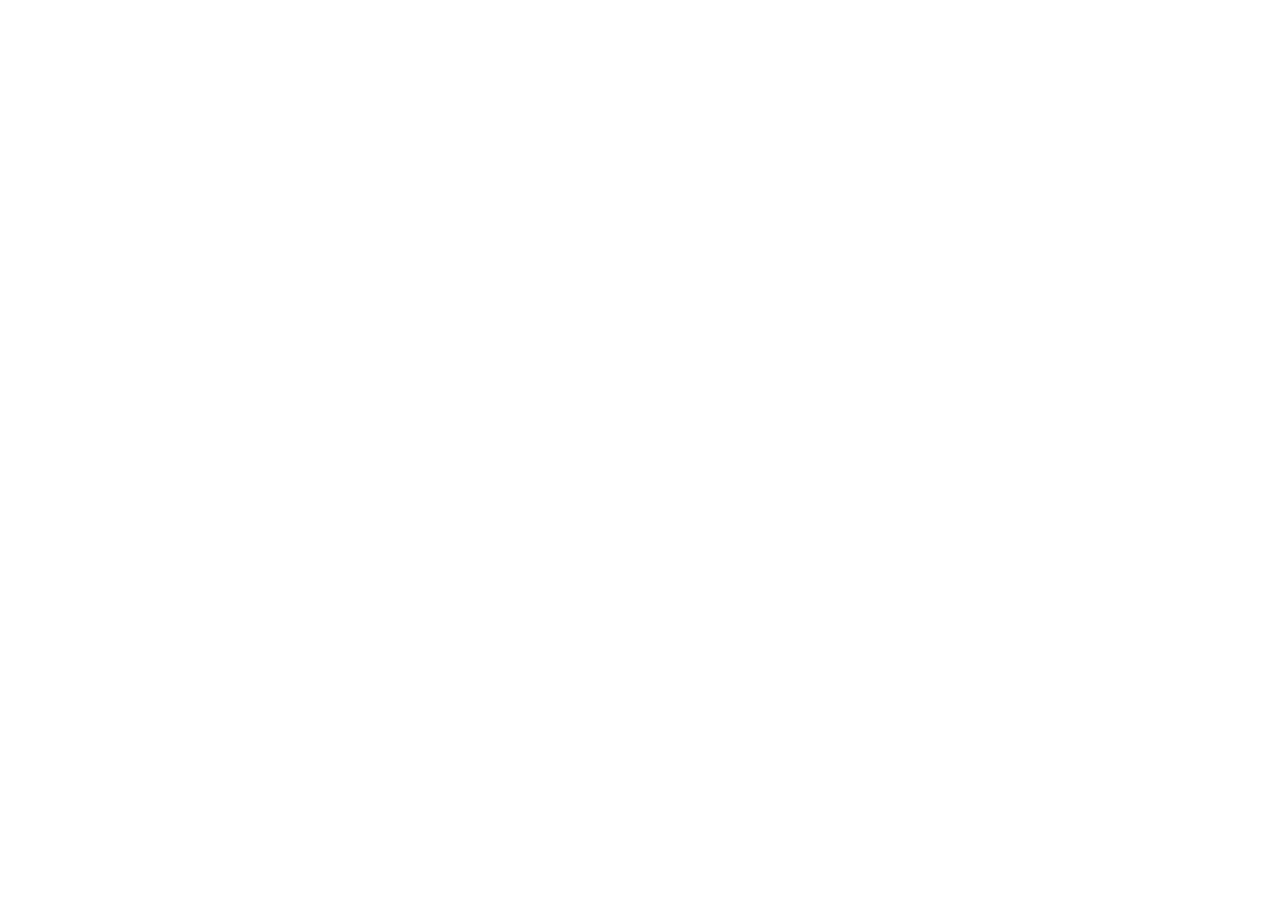
==== library/index.html @ e1b96e7a "init: start task" ====
<!DOCTYPE html>
<html lang="en">
  <head>
    <meta charset="UTF-8" />
    <meta name="viewport" content="width=device-width, initial-scale=1.0" />
    <title>Brooklyn Public Library</title>
  </head>
  <body></body>
</html>
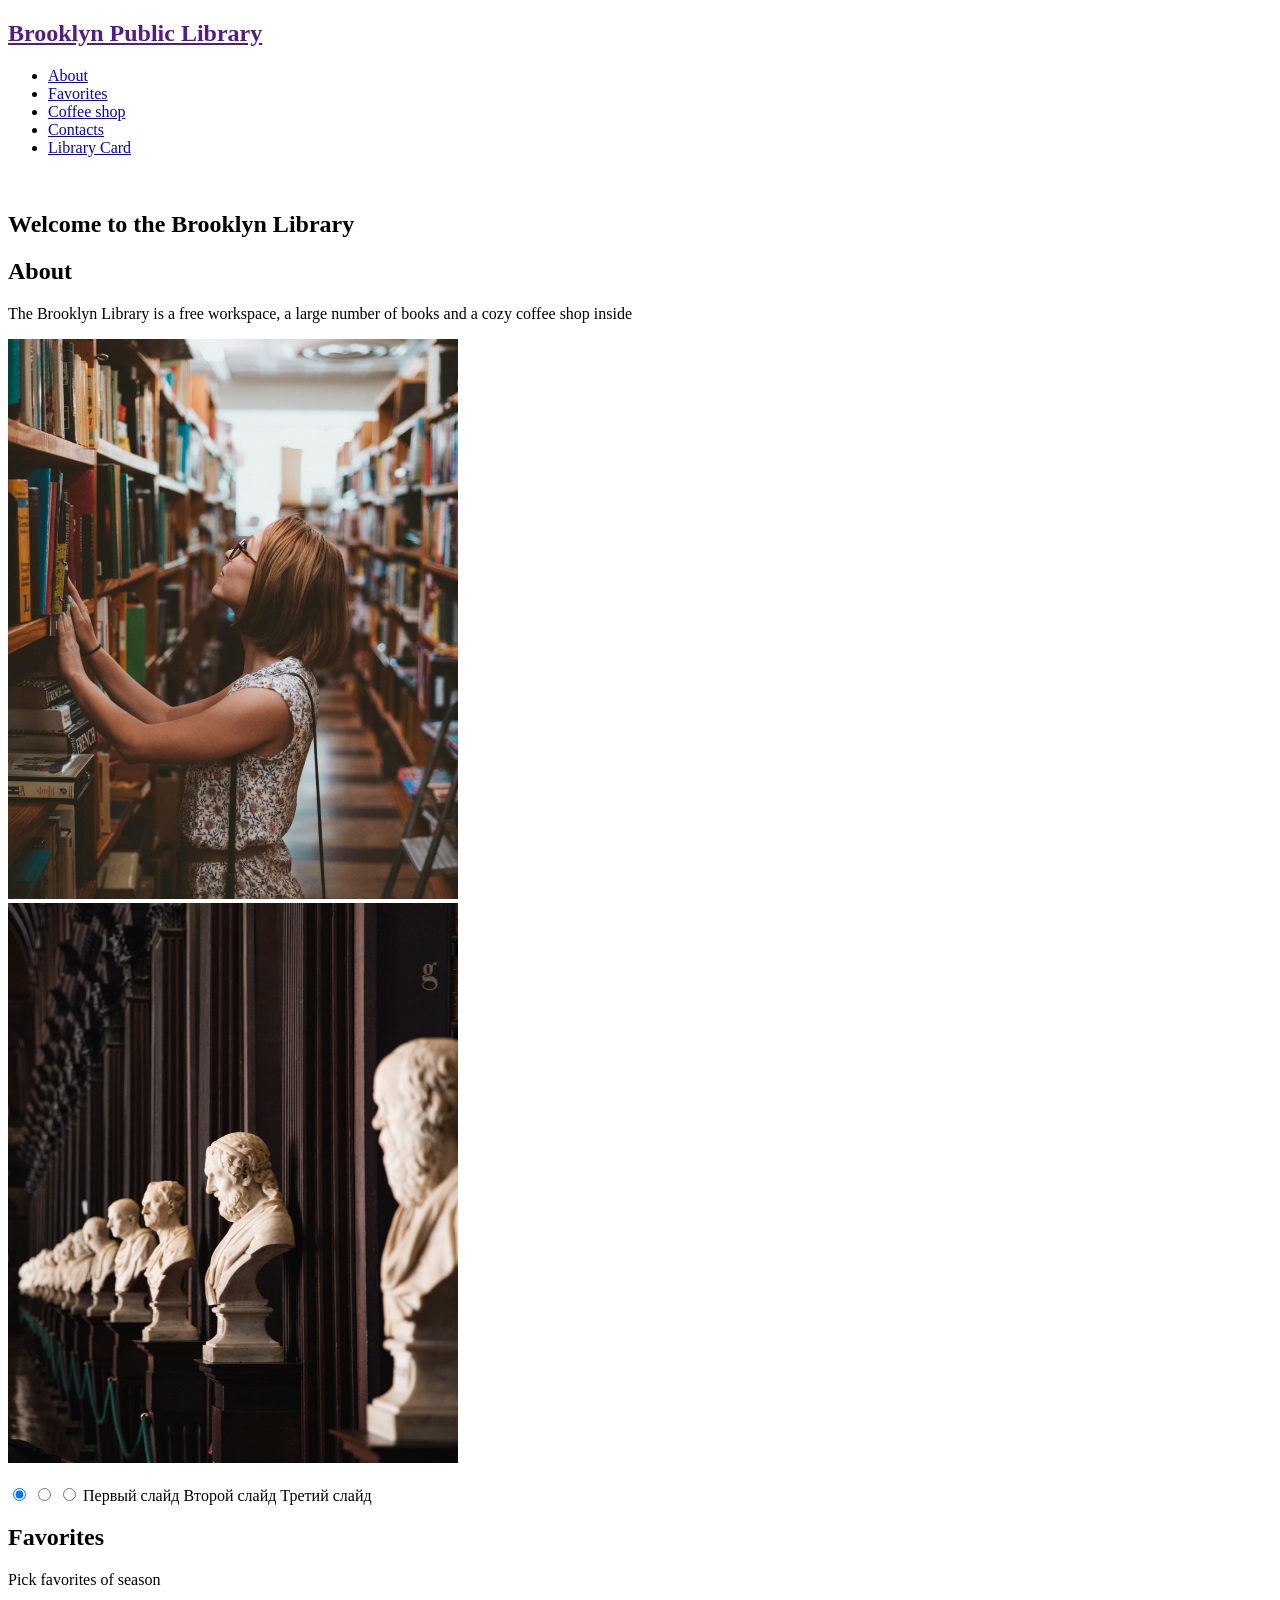
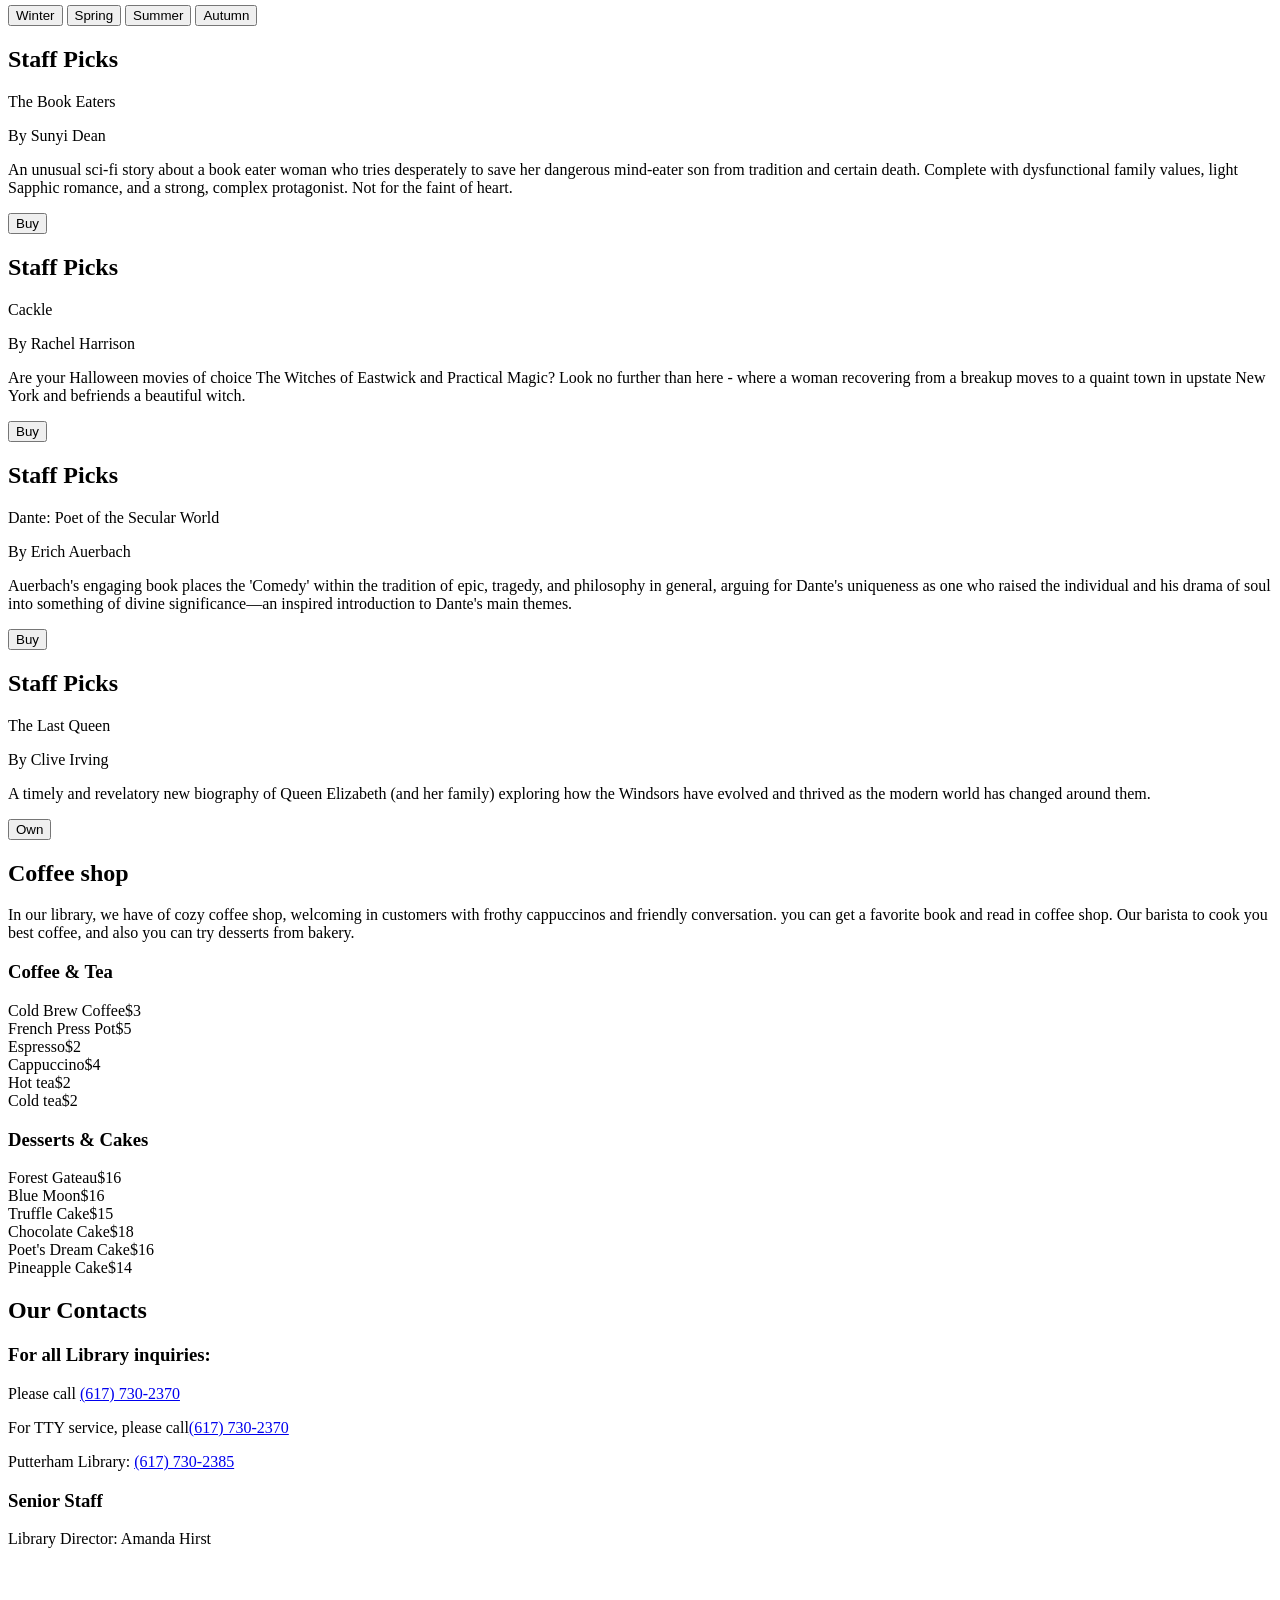
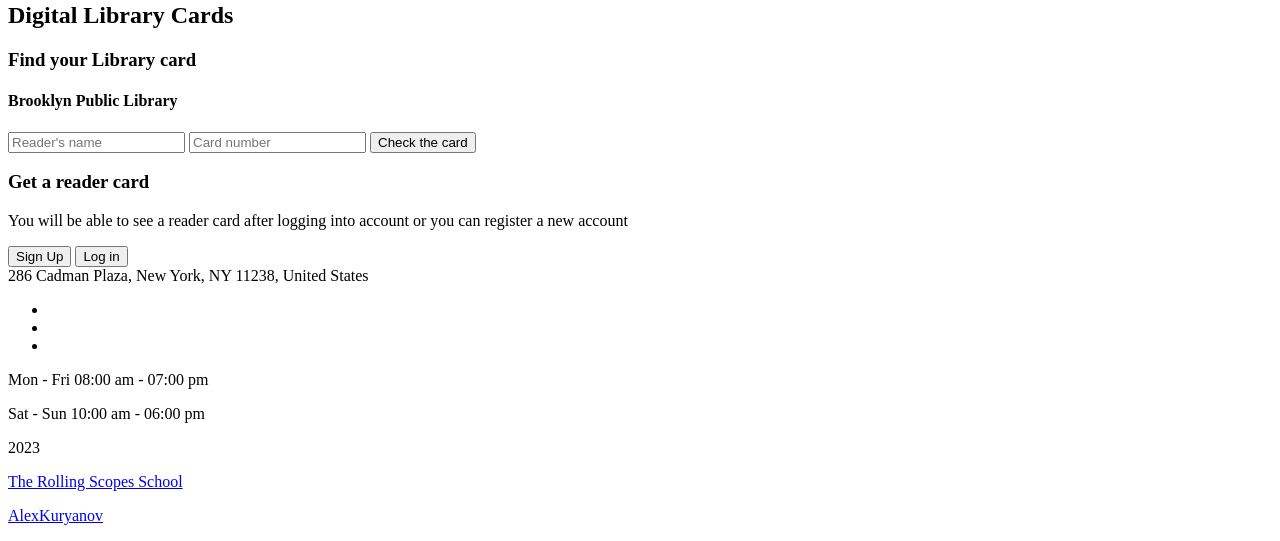
==== commit e98ec18a: "feat: make markup" ====
--- a/library/index.html
+++ b/library/index.html
@@ -1,9 +1,319 @@
 <!DOCTYPE html>
-<html lang="en">
+<html class="page" lang="en">
   <head>
     <meta charset="UTF-8" />
     <meta name="viewport" content="width=device-width, initial-scale=1.0" />
     <title>Brooklyn Public Library</title>
   </head>
-  <body></body>
+
+  <body class="page-body">
+    <header class="page-header">
+      <nav class="page-nav nav">
+        <a class="page-logo" href="">
+          <h1 class="page-title">Brooklyn Public Library</h1>
+        </a>
+        <ul class="nav-list">
+          <li class="nav-item">
+            <a class="nav-link" href="#about">About</a>
+          </li>
+          <li class="nav-item">
+            <a class="nav-link" href="#favorites">Favorites</a>
+          </li>
+          <li class="nav-item">
+            <a class="nav-link" href="#shop">Coffee shop</a>
+          </li>
+          <li class="nav-item">
+            <a class="nav-link" href="#contacts">Contacts</a>
+          </li>
+          <li class="nav-item">
+            <a class="nav-link" href="#cards">Library Card</a>
+          </li>
+        </ul>
+      </nav>
+      <a class="login" href="#">
+        <img src="assets/images/icons/icon_profile.svg" alt="" />
+      </a>
+    </header>
+    <main class="page-content">
+      <section class="section welcome">
+        <div class="container welcome-container">
+          <h2 class="section-title">Welcome to the Brooklyn Library</h2>
+        </div>
+      </section>
+      <section class="section about" id="about">
+        <div class="container about-container">
+          <h2 class="section-title">About</h2>
+          <p class="about-intro">
+            The Brooklyn Library is a free workspace, a large number of books
+            and a cozy coffee shop inside
+          </p>
+          <div class="slider">
+            <div class="slide">
+              <img src="assets/images/content/slide1.jpg" alt="" />
+            </div>
+            <div class="slide">
+              <img src="assets/images/content/slide2.jpg" alt="" />
+            </div>
+            <div class="slide">
+              <img src="assets/images/content/slide3.jpg" alt="" />
+            </div>
+            <div class="slider-nav">
+              <input
+                class="slider-nav-button"
+                type="radio"
+                name="s"
+                id="s-1"
+                checked
+              />
+              <input class="slider-nav-button" type="radio" name="s" id="s-2" />
+              <input class="slider-nav-button" type="radio" name="s" id="s-3" />
+              <label class="slider-nav-item checked" for="s-1"
+                >Первый слайд</label
+              >
+              <label class="slider-nav-item" for="s-2">Второй слайд</label>
+              <label class="slider-nav-item" for="s-3">Третий слайд</label>
+            </div>
+          </div>
+        </div>
+      </section>
+      <section class="section favorites" id="favorites">
+        <div class="container favorites-container">
+          <h2 class="section-title">Favorites</h2>
+          <p class="favorites-intro">Pick favorites of season</p>
+          <div class="buttons">
+            <button
+              class="btn favorites-btn"
+              data-season="winter"
+              data-i18="winter"
+            >
+              Winter
+            </button>
+            <button
+              class="btn favorites-btn"
+              data-season="spring"
+              data-i18="spring"
+            >
+              Spring
+            </button>
+            <button
+              class="btn favorites-btn"
+              data-season="summer"
+              data-i18="summer"
+            >
+              Summer
+            </button>
+            <button
+              class="btn favorites-btn active-btn"
+              data-season="autumn"
+              data-i18="autumn"
+            >
+              Autumn
+            </button>
+          </div>
+          <div class="articles">
+            <article class="favorites-article">
+              <h2 class="article-title">Staff Picks</h2>
+              <p class="book-title">The Book Eaters</p>
+              <p class="book-author">By Sunyi Dean</p>
+              <p class="book-desc">
+                An unusual sci-fi story about a book eater woman who tries
+                desperately to save her dangerous mind-eater son from tradition
+                and certain death. Complete with dysfunctional family values,
+                light Sapphic romance, and a strong, complex protagonist. Not
+                for the faint of heart.
+              </p>
+              <button class="btn book-bth">Buy</button>
+              <img class="book-img" src="assets/images/content/" alt="" />
+            </article>
+            <article class="favorites-article">
+              <h2 class="article-title">Staff Picks</h2>
+              <p class="book-title">Cackle</p>
+              <p class="book-author">By Rachel Harrison</p>
+              <p class="book-desc">
+                Are your Halloween movies of choice The Witches of Eastwick and
+                Practical Magic? Look no further than here - where a woman
+                recovering from a breakup moves to a quaint town in upstate New
+                York and befriends a beautiful witch.
+              </p>
+              <button class="btn book-bth">Buy</button>
+              <img class="book-img" src="assets/images/content/" alt="" />
+            </article>
+            <article class="favorites-article">
+              <h2 class="article-title">Staff Picks</h2>
+              <p class="book-title">Dante: Poet of the Secular World</p>
+              <p class="book-author">By Erich Auerbach</p>
+              <p class="book-desc">
+                Auerbach's engaging book places the 'Comedy' within the
+                tradition of epic, tragedy, and philosophy in general, arguing
+                for Dante's uniqueness as one who raised the individual and his
+                drama of soul into something of divine significance—an inspired
+                introduction to Dante's main themes.
+              </p>
+              <button class="btn book-bth">Buy</button>
+              <img class="book-img" src="assets/images/content/" alt="" />
+            </article>
+            <article class="favorites-article">
+              <h2 class="article-title">Staff Picks</h2>
+              <p class="book-title">The Last Queen</p>
+              <p class="book-author">By Clive Irving</p>
+              <p class="book-desc">
+                A timely and revelatory new biography of Queen Elizabeth (and
+                her family) exploring how the Windsors have evolved and thrived
+                as the modern world has changed around them.
+              </p>
+              <button class="btn book-bth">Own</button>
+              <img class="book-img" src="assets/images/content/" alt="" />
+            </article>
+          </div>
+        </div>
+      </section>
+      <section class="section shop" id="shop">
+        <div class="container shop-container">
+          <h2 class="section-title">Coffee shop</h2>
+          <p class="shop-intro">
+            In our library, we have of cozy coffee shop, welcoming in customers
+            with frothy cappuccinos and friendly conversation. you can get a
+            favorite book and read in coffee shop. Our barista to cook you best
+            coffee, and also you can try desserts from bakery.
+          </p>
+          <div class="shop-menu">
+            <div class="drinks">
+              <h3 class="menu-title">Coffee & Tea</h3>
+              <div class="drink">
+                <span class="drink-name">Cold Brew Coffee</span
+                ><span class="drink-price">$3</span>
+              </div>
+              <div class="drink">
+                <span class="drink-name">French Press Pot</span
+                ><span class="drink-price">$5</span>
+              </div>
+              <div class="drink">
+                <span class="drink-name">Espresso</span
+                ><span class="drink-price">$2</span>
+              </div>
+              <div class="drink">
+                <span class="drink-name">Cappuccino</span
+                ><span class="drink-price">$4</span>
+              </div>
+              <div class="drink">
+                <span class="drink-name">Hot tea</span
+                ><span class="drink-price">$2</span>
+              </div>
+              <div class="drink">
+                <span class="drink-name">Cold tea</span
+                ><span class="drink-price">$2</span>
+              </div>
+            </div>
+            <div class="desserts">
+              <h3 class="menu-title">Desserts & Cakes</h3>
+              <div class="dessert">
+                <span class="dessert-name">Forest Gateau</span
+                ><span class="dessert-price">$16</span>
+              </div>
+              <div class="dessert">
+                <span class="dessert-name">Blue Moon</span
+                ><span class="dessert-price">$16</span>
+              </div>
+              <div class="dessert">
+                <span class="dessert-name">Truffle Cake</span
+                ><span class="dessert-price">$15</span>
+              </div>
+              <div class="dessert">
+                <span class="dessert-name">Chocolate Cake</span
+                ><span class="dessert-price">$18</span>
+              </div>
+              <div class="dessert">
+                <span class="dessert-name">Poet's Dream Cake</span
+                ><span class="dessert-price">$16</span>
+              </div>
+              <div class="dessert">
+                <span class="dessert-name">Pineapple Cake</span
+                ><span class="dessert-price">$14</span>
+              </div>
+            </div>
+          </div>
+        </div>
+      </section>
+      <section class="section contacts" id="contacts">
+        <div class="container contacts-container">
+          <h2 class="section-title">Our Contacts</h2>
+          <div class="contacts-wrapper">
+            <div class="contacts-info">
+              <h3 class="contacts-info-title">For all Library inquiries:</h3>
+              <p class="contacts-phone">
+                Please call <a href="tel:+6177302370">(617) 730-2370</a>
+              </p>
+              <p class="contacts-phone">
+                For TTY service, please call<a href="tel:+6177302370"
+                  >(617) 730-2370</a
+                >
+              </p>
+              <p class="contacts-phone">
+                Putterham Library: <a href="tel:+6177302385">(617) 730-2385</a>
+              </p>
+              <h3 class="contacts-title">Senior Staff</h3>
+              <p class="contacts-person">
+                Library Director: <span class="bold">Amanda Hirst</span>
+              </p>
+            </div>
+            <div class="contacts-map">
+              <img src="assets/images/content/contacts-map.jpg" alt="" />
+            </div>
+          </div>
+        </div>
+      </section>
+      <section class="section cards" id="cards">
+        <div class="container cards-container">
+          <h2 class="section-title">Digital Library Cards</h2>
+          <div class="cards-search">
+            <h3 class="search-title">Find your Library card</h3>
+            <form action="">
+              <h4 class="form-title">Brooklyn Public Library</h4>
+              <input type="text" placeholder="Reader's name " />
+              <input type="text" placeholder="Card number" />
+              <button class="btn" type="submit">Check the card</button>
+            </form>
+          </div>
+          <div class="cards-toget">
+            <h3 class="toget-title">Get a reader card</h3>
+            <p>
+              You will be able to see a reader card after logging into account
+              or you can register a new account
+            </p>
+            <button>Sign Up</button>
+            <button>Log in</button>
+          </div>
+        </div>
+      </section>
+    </main>
+    <footer class="page-footer">
+      <div class="container footer-container">
+        <div class="foter-top">
+          <div class="address">
+            286 Cadman Plaza, New York, NY 11238, United States
+          </div>
+          <ul class="socials-list">
+            <li class="socials-item"><a class="socials-link" href=""></a></li>
+            <li class="socials-item"><a class="socials-link" href=""></a></li>
+            <li class="socials-item"><a class="socials-link" href=""></a></li>
+          </ul>
+          <div class="schedule">
+            <p>Mon - Fri 08:00 am - 07:00 pm</p>
+            <p>Sat - Sun 10:00 am - 06:00 pm</p>
+          </div>
+        </div>
+        <div class="foter-bottom">
+          <p class="year">2023</p>
+          <p class="school">
+            <a href="https://rs.school/js-stage0/ "
+              >The Rolling Scopes School</a
+            >
+          </p>
+          <p class="github">
+            <a href="https://github.com/AlexKuryanov">AlexKuryanov</a>
+          </p>
+        </div>
+      </div>
+    </footer>
+  </body>
 </html>
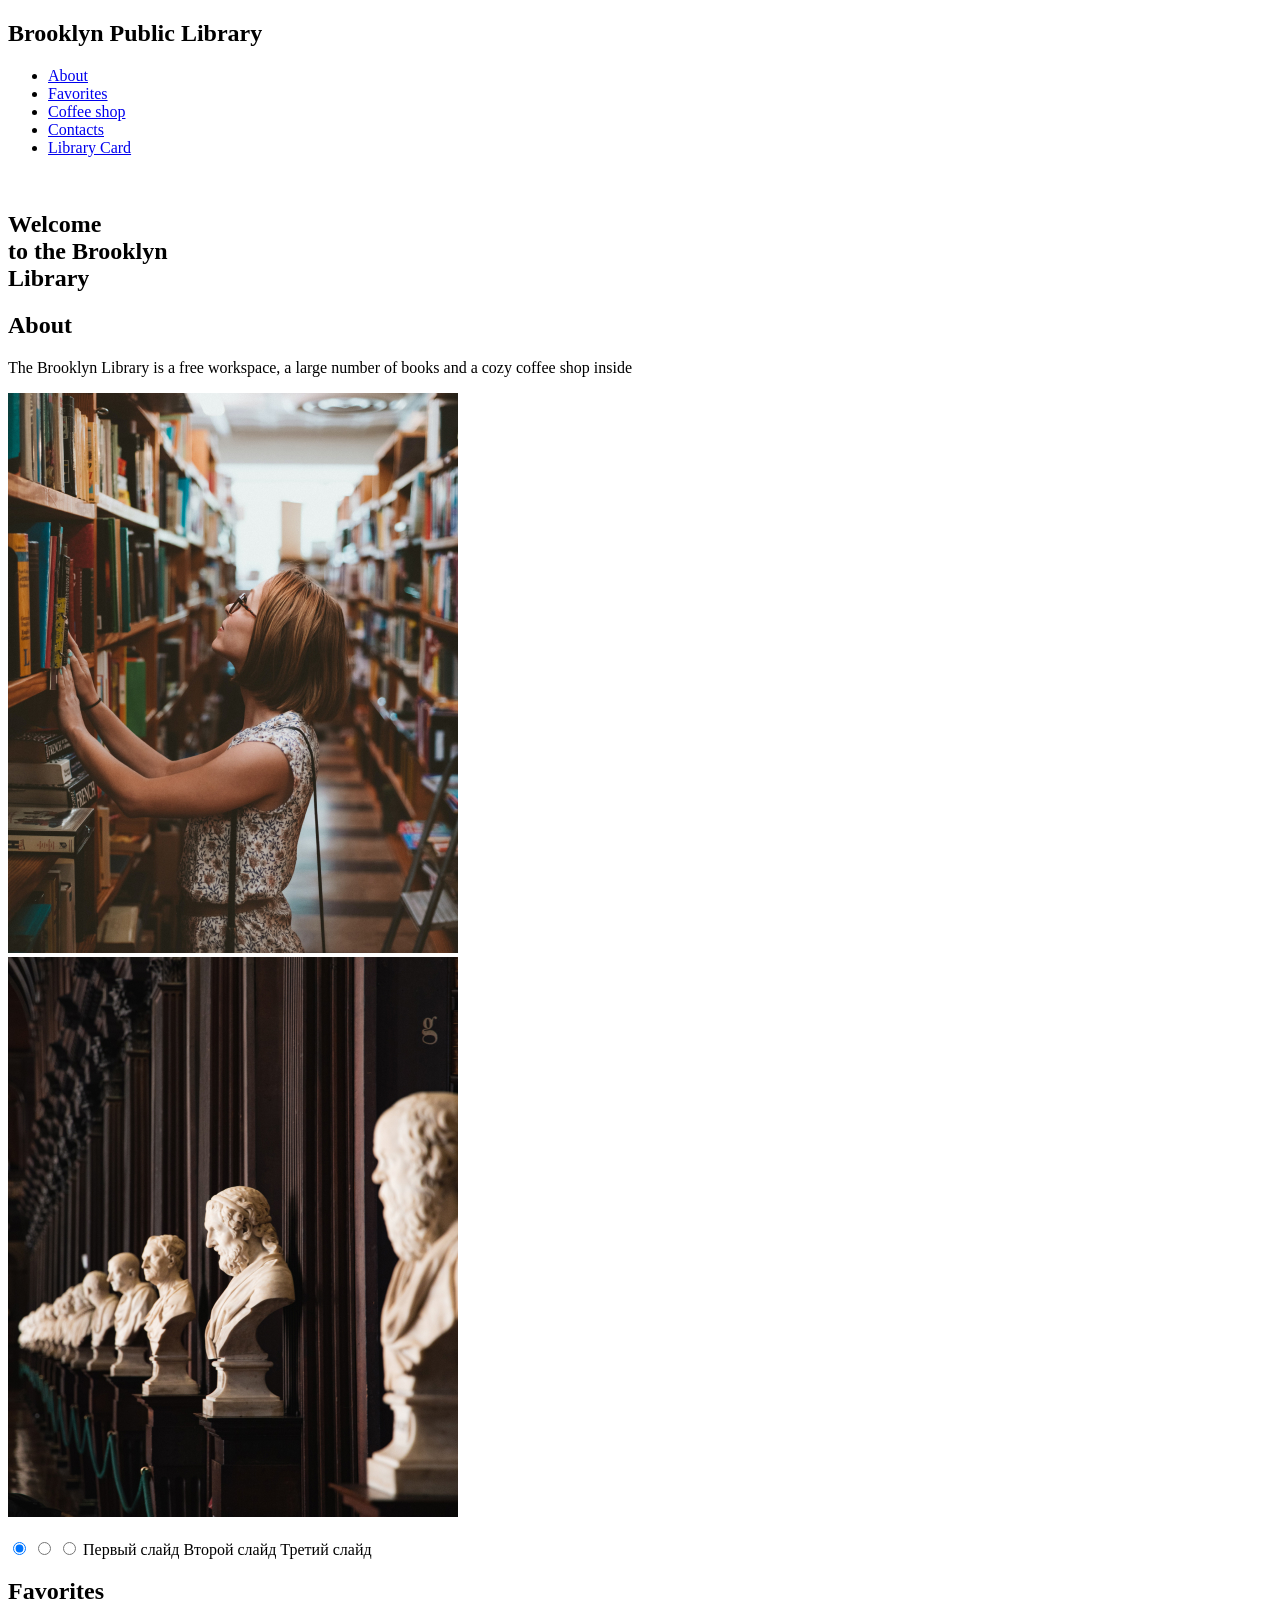
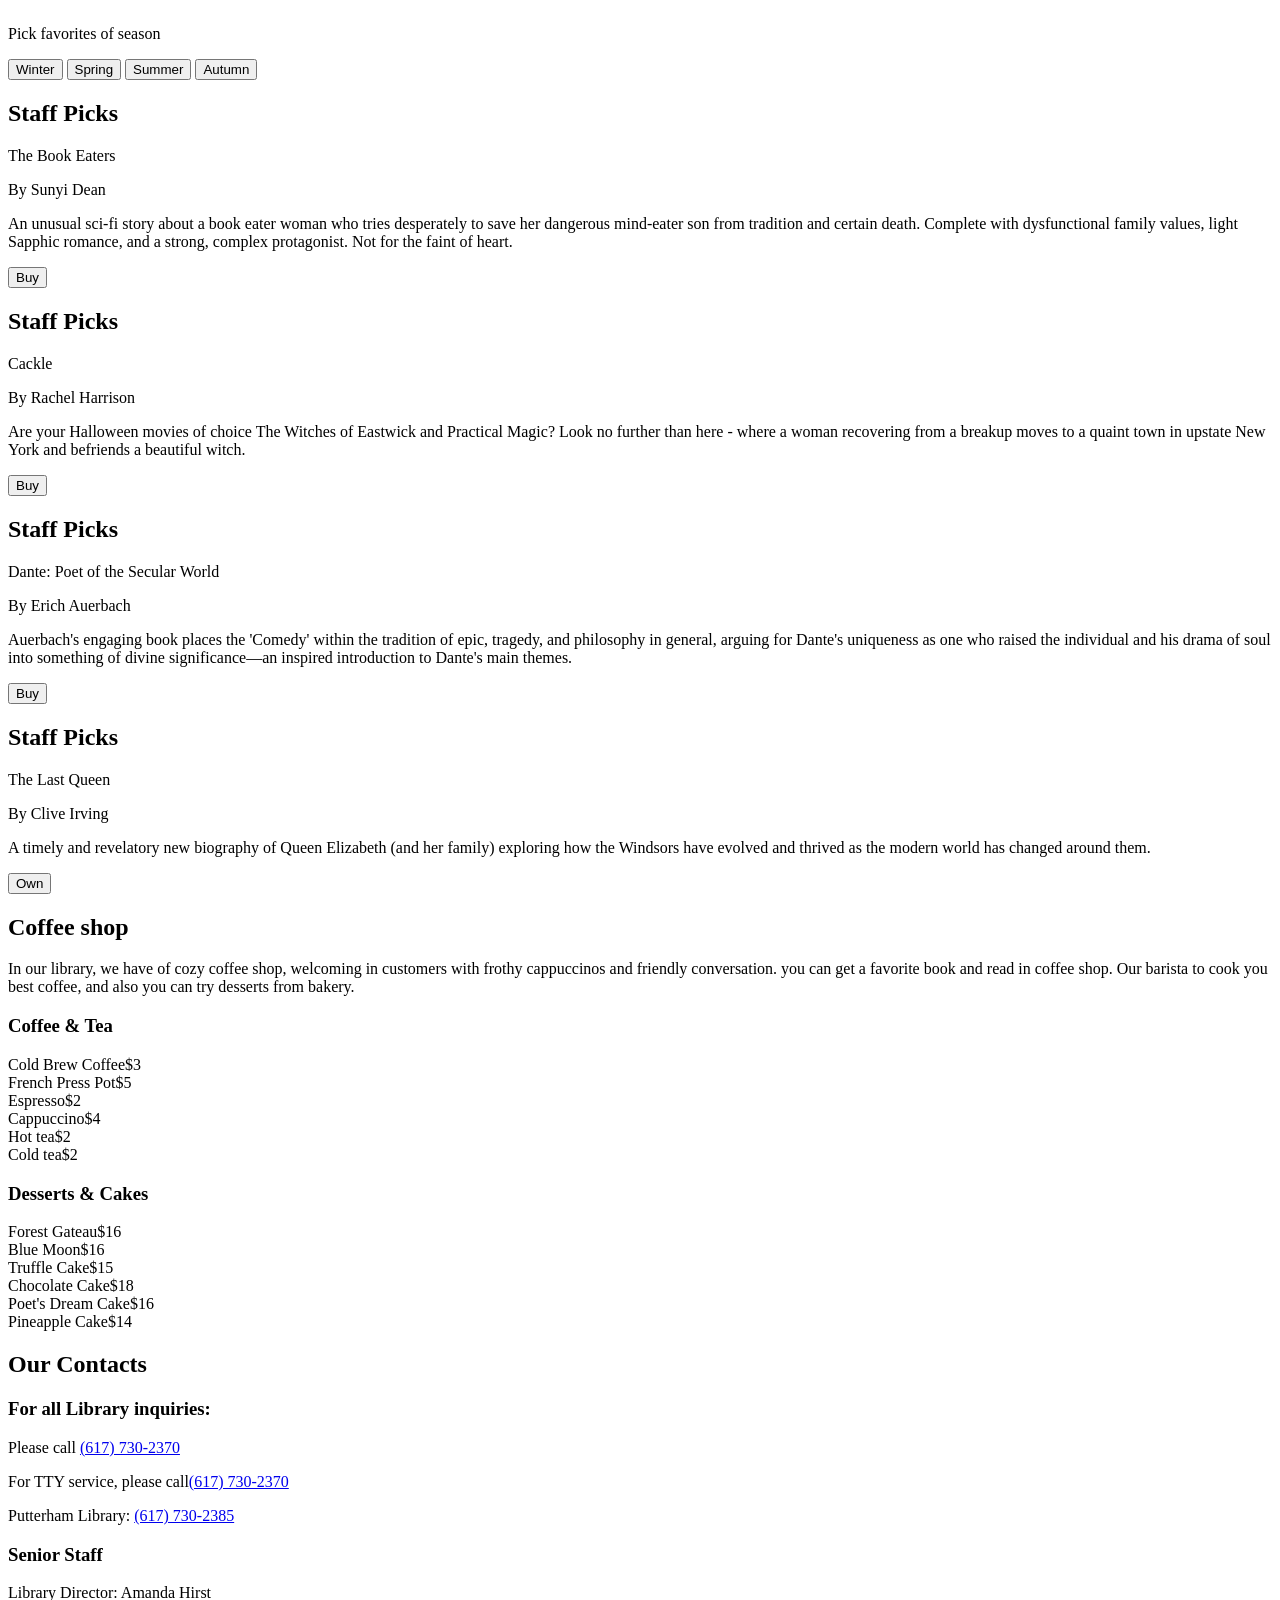
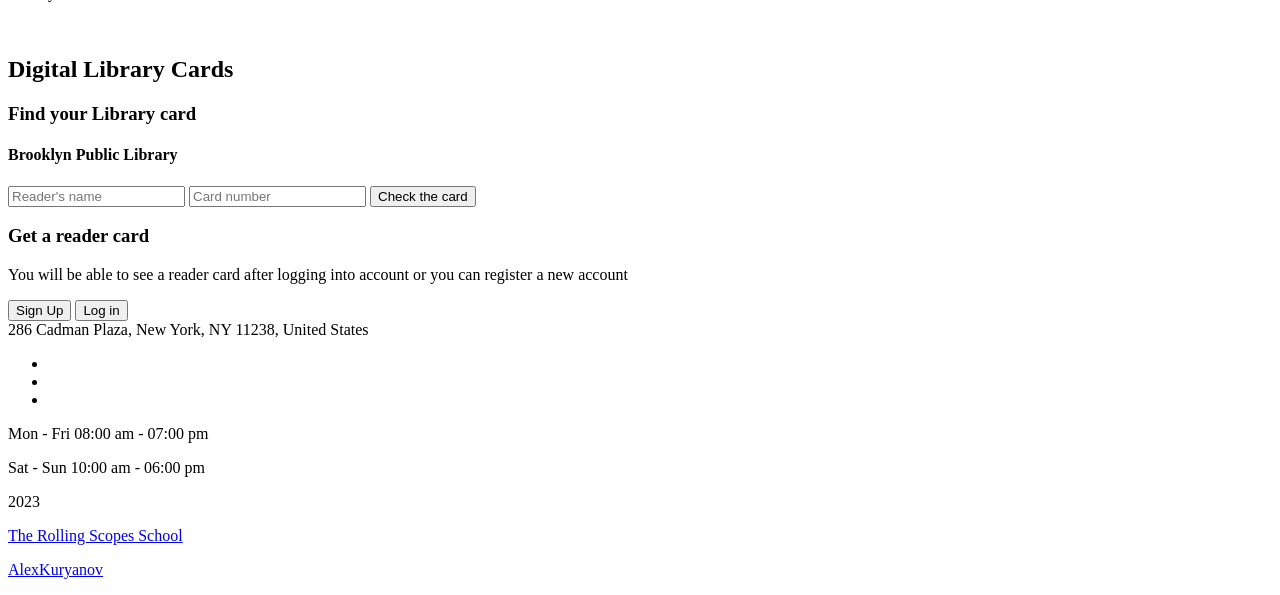
==== commit ebe19254: "feat: add fonts and normalize.css" ====
--- a/library/index.html
+++ b/library/index.html
@@ -4,12 +4,14 @@
     <meta charset="UTF-8" />
     <meta name="viewport" content="width=device-width, initial-scale=1.0" />
     <title>Brooklyn Public Library</title>
+    <link rel="stylesheet" href="css/normalize.css" />
+    <link rel="stylesheet" href="css/style.css" />
   </head>
 
   <body class="page-body">
     <header class="page-header">
-      <nav class="page-nav nav">
-        <a class="page-logo" href="">
+      <nav class="page-nav nav container">
+        <a class="page-logo">
           <h1 class="page-title">Brooklyn Public Library</h1>
         </a>
         <ul class="nav-list">
@@ -29,15 +31,19 @@
             <a class="nav-link" href="#cards">Library Card</a>
           </li>
         </ul>
+        <a class="login" href="#">
+          <img src="assets/images/icons/icon_profile.svg" alt="" />
+        </a>
       </nav>
-      <a class="login" href="#">
-        <img src="assets/images/icons/icon_profile.svg" alt="" />
-      </a>
     </header>
     <main class="page-content">
       <section class="section welcome">
         <div class="container welcome-container">
-          <h2 class="section-title">Welcome to the Brooklyn Library</h2>
+          <h2 class="section-title welcome-title">
+            Welcome <br />
+            to the Brooklyn <br />
+            Library
+          </h2>
         </div>
       </section>
       <section class="section about" id="about">
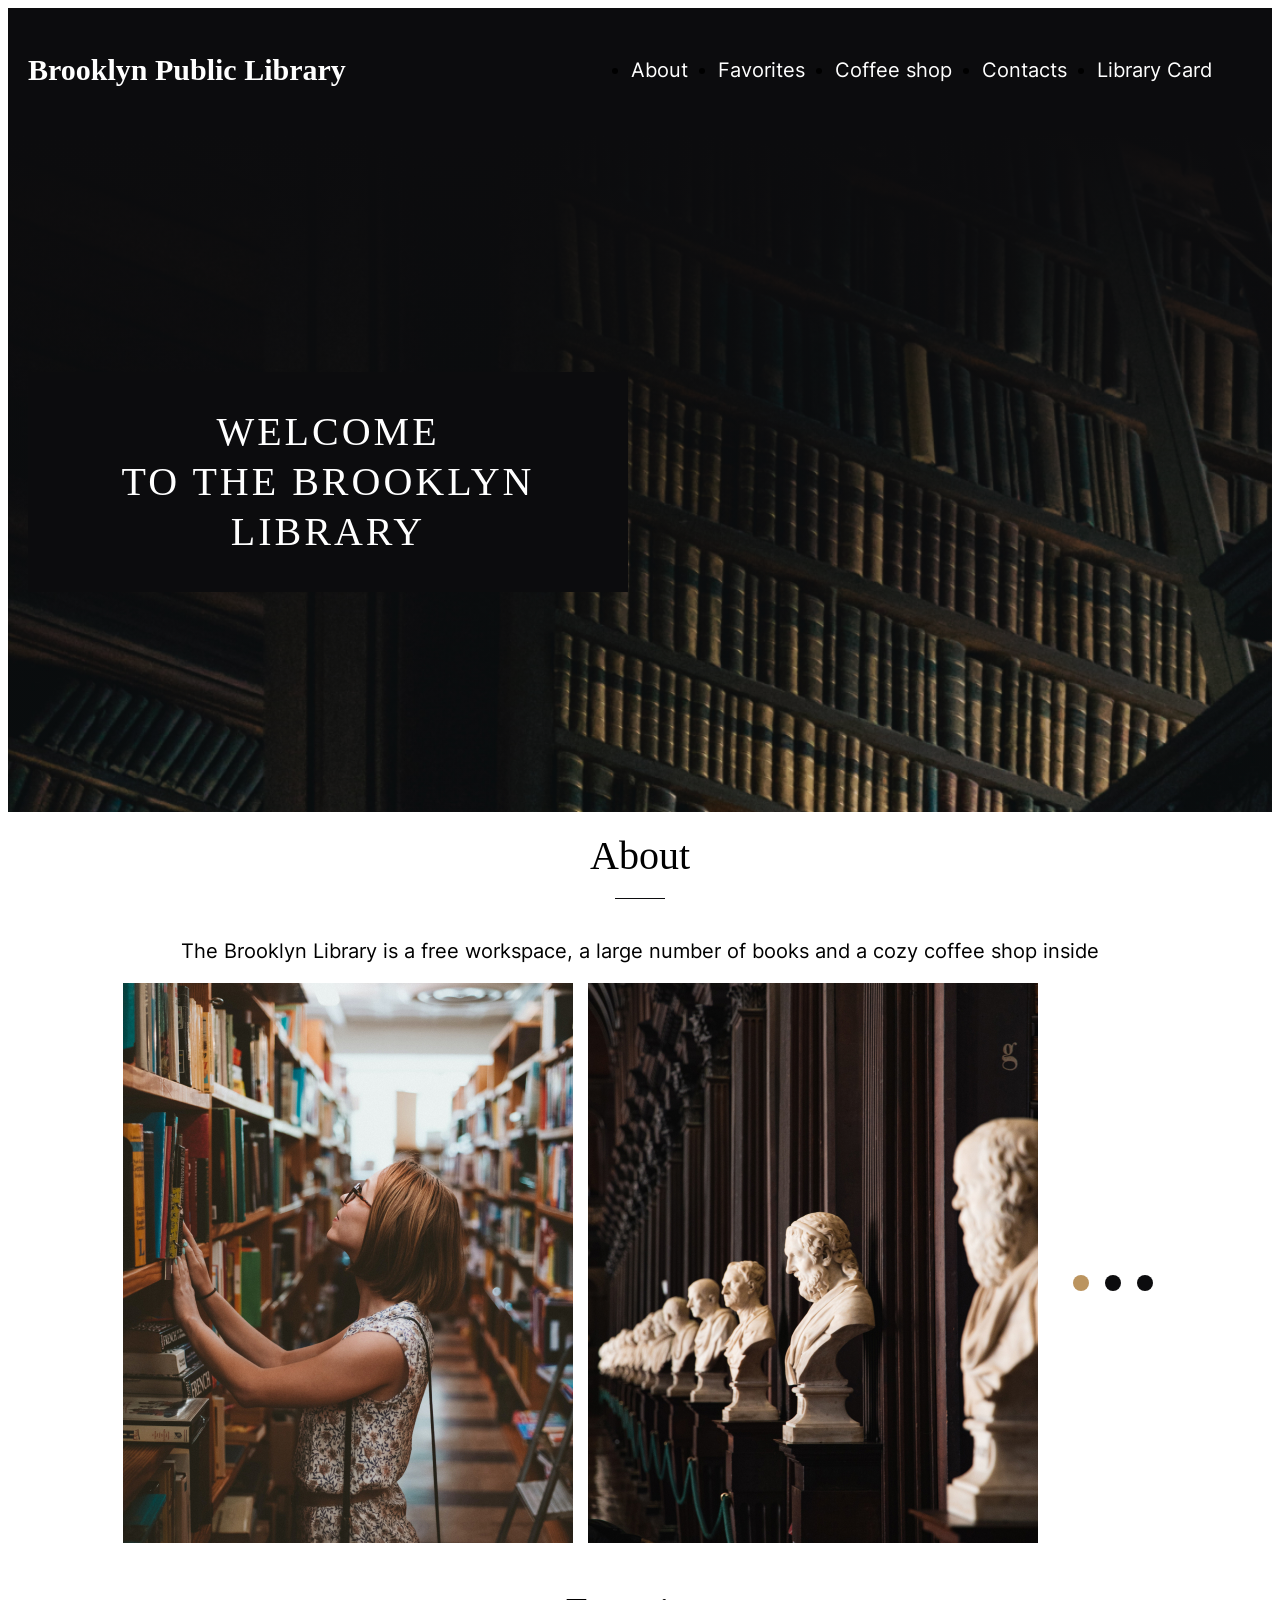
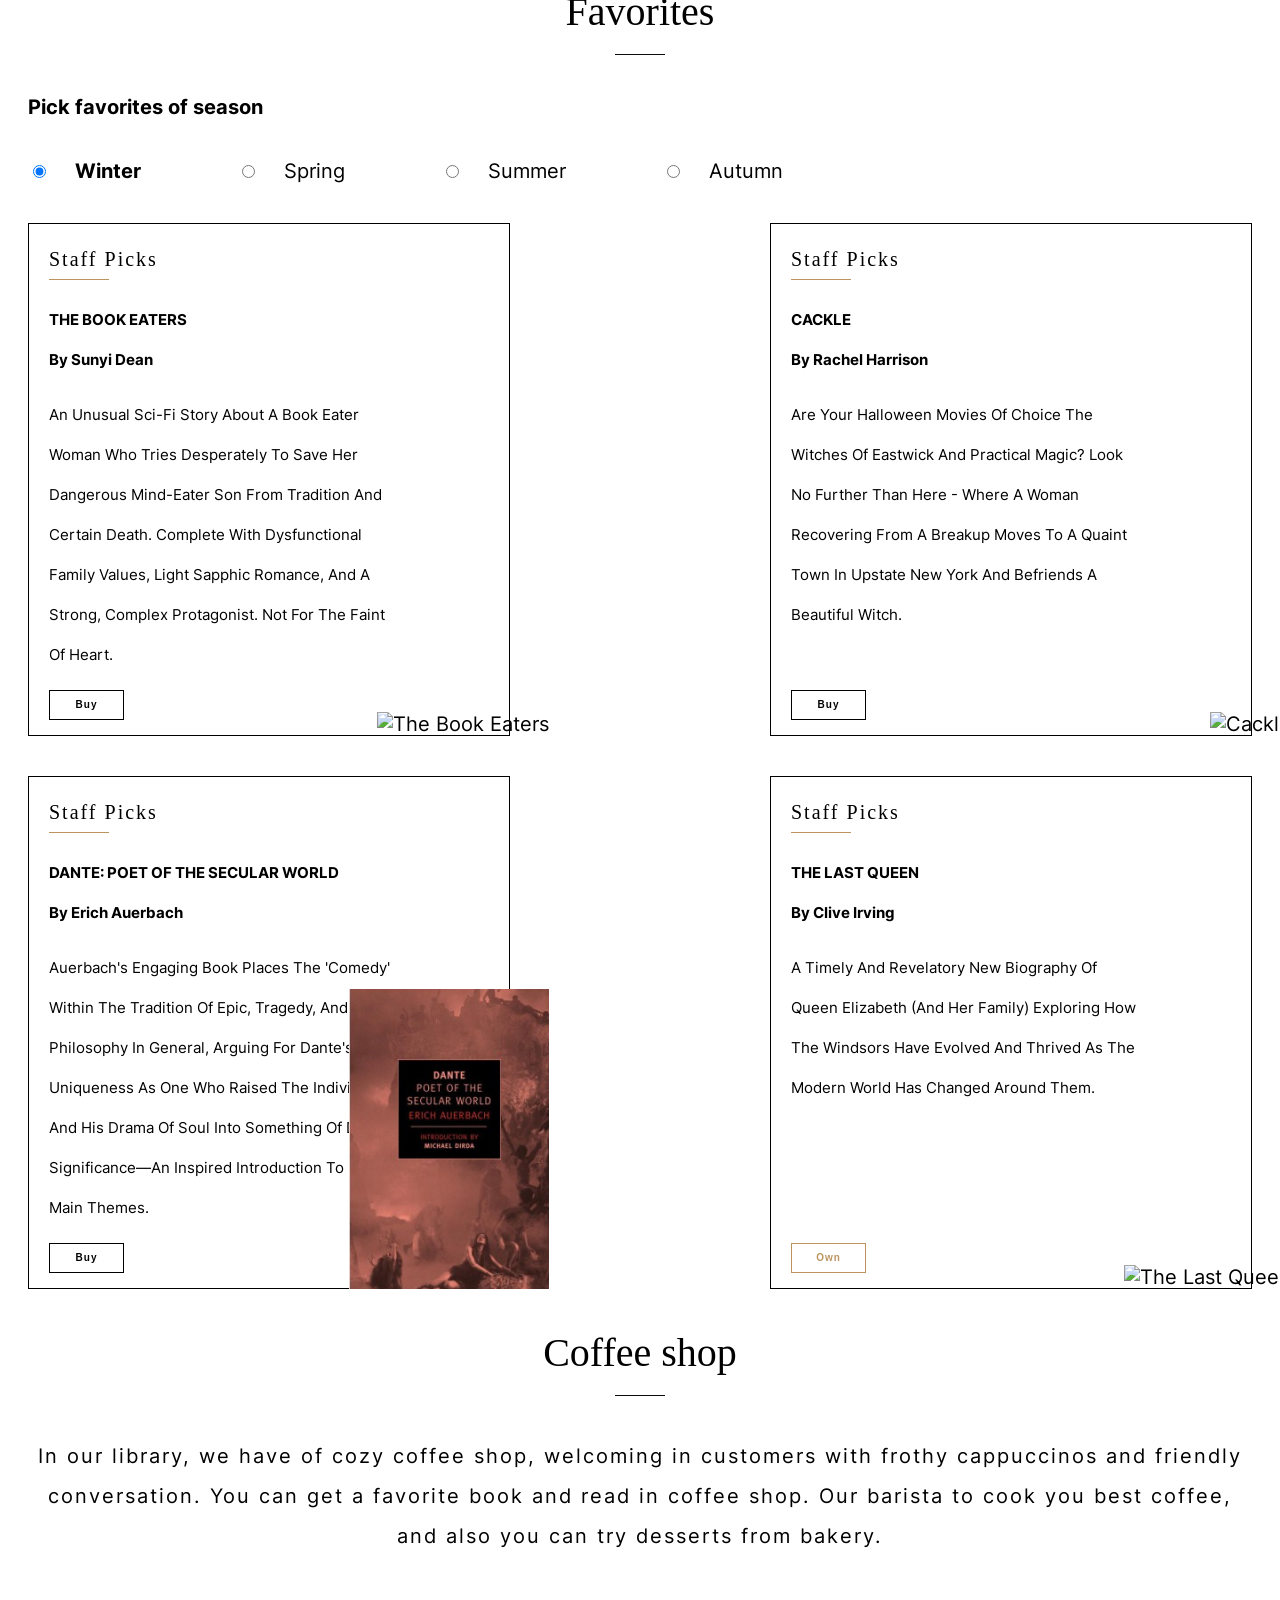
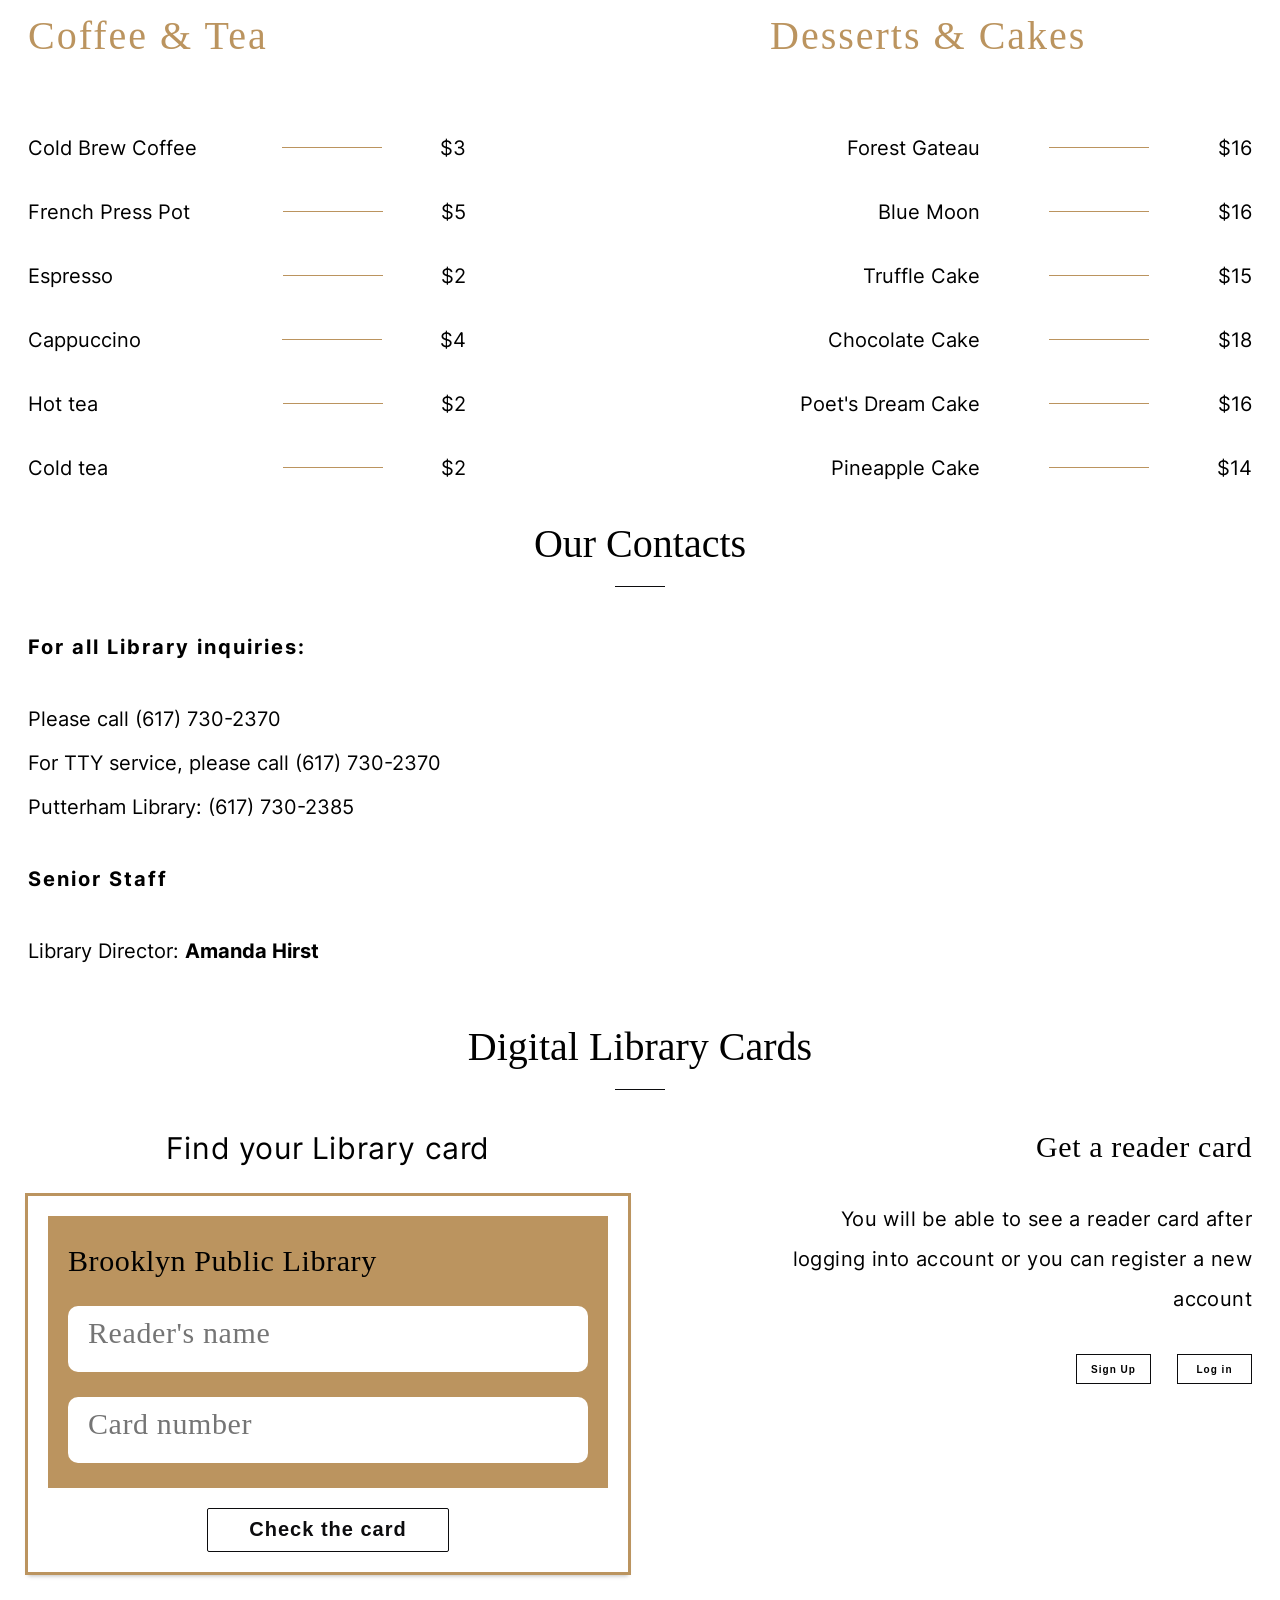
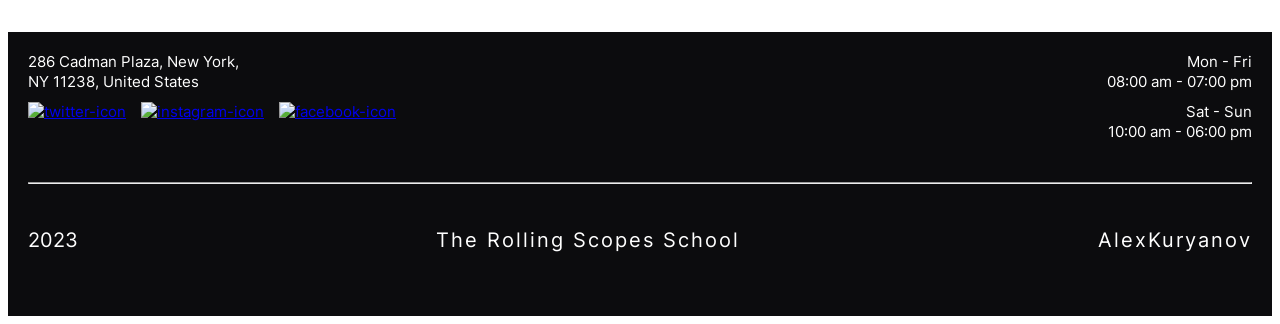
==== commit 452b76f6: "feat: finish #1" ====
--- a/library/index.html
+++ b/library/index.html
@@ -73,11 +73,9 @@
               />
               <input class="slider-nav-button" type="radio" name="s" id="s-2" />
               <input class="slider-nav-button" type="radio" name="s" id="s-3" />
-              <label class="slider-nav-item checked" for="s-1"
-                >Первый слайд</label
-              >
-              <label class="slider-nav-item" for="s-2">Второй слайд</label>
-              <label class="slider-nav-item" for="s-3">Третий слайд</label>
+              <label class="slider-nav-item s-1" for="s-1"> </label>
+              <label class="slider-nav-item s-2" for="s-2"> </label>
+              <label class="slider-nav-item s-3" for="s-3"> </label>
             </div>
           </div>
         </div>
@@ -87,34 +85,42 @@
           <h2 class="section-title">Favorites</h2>
           <p class="favorites-intro">Pick favorites of season</p>
           <div class="buttons">
-            <button
+            <input
+              class="btn favorites-btn"
+              type="radio"
+              name="season"
+              id="winter"
+              checked
+            />
+            <label class="label favorites-label" for="winter">Winter</label>
+            <input
+              class="btn favorites-btn"
+              type="radio"
+              name="season"
+              id="spring"
+            />
+            <label class="label favorites-label" for="spring">Spring</label>
+            <input
+              class="btn favorites-btn"
+              type="radio"
+              name="season"
+              id="summer"
+            />
+            <label class="label favorites-label" for="summer">Summer</label>
+            <input
+              class="btn favorites-btn"
+              type="radio"
+              name="season"
+              id="autumn"
+            />
+            <label class="label favorites-label" for="autumn">Autumn</label>
+            <!-- <button
               class="btn favorites-btn"
               data-season="winter"
               data-i18="winter"
             >
               Winter
-            </button>
-            <button
-              class="btn favorites-btn"
-              data-season="spring"
-              data-i18="spring"
-            >
-              Spring
-            </button>
-            <button
-              class="btn favorites-btn"
-              data-season="summer"
-              data-i18="summer"
-            >
-              Summer
-            </button>
-            <button
-              class="btn favorites-btn active-btn"
-              data-season="autumn"
-              data-i18="autumn"
-            >
-              Autumn
-            </button>
+            </button>-->
           </div>
           <div class="articles">
             <article class="favorites-article">
@@ -128,8 +134,12 @@
                 light Sapphic romance, and a strong, complex protagonist. Not
                 for the faint of heart.
               </p>
-              <button class="btn book-bth">Buy</button>
-              <img class="book-img" src="assets/images/content/" alt="" />
+              <button class="btn book-btn">Buy</button>
+              <img
+                class="book-img"
+                src="assets/images/content/book-w1.jpg"
+                alt="The Book Eaters"
+              />
             </article>
             <article class="favorites-article">
               <h2 class="article-title">Staff Picks</h2>
@@ -141,8 +151,12 @@
                 recovering from a breakup moves to a quaint town in upstate New
                 York and befriends a beautiful witch.
               </p>
-              <button class="btn book-bth">Buy</button>
-              <img class="book-img" src="assets/images/content/" alt="" />
+              <button class="btn book-btn">Buy</button>
+              <img
+                class="book-img"
+                src="assets/images/content/book-w2.jpg"
+                alt="Cackle"
+              />
             </article>
             <article class="favorites-article">
               <h2 class="article-title">Staff Picks</h2>
@@ -155,8 +169,12 @@
                 drama of soul into something of divine significance—an inspired
                 introduction to Dante's main themes.
               </p>
-              <button class="btn book-bth">Buy</button>
-              <img class="book-img" src="assets/images/content/" alt="" />
+              <button class="btn book-btn">Buy</button>
+              <img
+                class="book-img"
+                src="assets/images/content/book-w3.jpg"
+                alt="Dante: Poet of the Secular World"
+              />
             </article>
             <article class="favorites-article">
               <h2 class="article-title">Staff Picks</h2>
@@ -167,8 +185,217 @@
                 her family) exploring how the Windsors have evolved and thrived
                 as the modern world has changed around them.
               </p>
+              <button class="btn book-btn" disabled>Own</button>
+
+              <img
+                class="book-img"
+                src="assets/images/content/book-w4.jpg"
+                alt="The Last Queen"
+              />
+            </article>
+            <article class="favorites-article">
+              <h2 class="article-title">Staff Picks</h2>
+              <p class="book-title">The Body</p>
+              <p class="book-author">By Stephen King</p>
+              <p class="book-desc">
+                Powerful novel that takes you back to a nostalgic time,
+                exploring both the beauty and danger and loss of innocence that
+                is youth.
+              </p>
+              <button class="btn book-bth">Buy</button>
+              <img
+                class="book-img"
+                src="assets/images/content/book-sp1.jpg"
+                alt=""
+              />
+            </article>
+            <article class="favorites-article">
+              <h2 class="article-title">Staff Picks</h2>
+              <p class="book-title">
+                Carry: A Memoir of Survival on Stolen Land
+              </p>
+              <p class="book-author">By Toni Jenson</p>
+              <p class="book-desc">
+                This memoir about the author's relationship with gun violence
+                feels both expansive and intimate, resulting in a lyrical
+                indictment of the way things are.
+              </p>
+              <button class="btn book-bth">Buy</button>
+              <img
+                class="book-img"
+                src="assets/images/content/book-sp2.jpg"
+                alt=""
+              />
+            </article>
+            <article class="favorites-article">
+              <h2 class="article-title">Staff Picks</h2>
+              <p class="book-title">Days of Distraction</p>
+              <p class="book-author">By Alexandra Chang</p>
+              <p class="book-desc">
+                A sardonic view of Silicon Valley culture, a meditation on race,
+                and a journal of displacement and belonging, all in one
+                form-defying package of spare prose.
+              </p>
+              <button class="btn book-bth">Buy</button>
+              <img
+                class="book-img"
+                src="assets/images/content/book-sp3.jpg"
+                alt=""
+              />
+            </article>
+            <article class="favorites-article">
+              <h2 class="article-title">Staff Picks</h2>
+              <p class="book-title">Dominicana</p>
+              <p class="book-author">By Angie Cruz</p>
+              <p class="book-desc">
+                A fascinating story of a teenage girl who marries a man twice
+                her age with the promise to bring her to America. Her marriage
+                is an opportunity for her family to eventually immigrate. For
+                fans of Isabel Allende and Julia Alvarez.
+              </p>
               <button class="btn book-bth">Own</button>
-              <img class="book-img" src="assets/images/content/" alt="" />
+              <img
+                class="book-img"
+                src="assets/images/content/book-sp4.jpg"
+                alt=""
+              />
+            </article>
+            <article class="favorites-article">
+              <h2 class="article-title">Staff Picks</h2>
+              <p class="book-title">Crude: A Memoir</p>
+              <p class="book-author">
+                By Pablo Fajardo & ​​Sophie Tardy-Joubert
+              </p>
+              <p class="book-desc">
+                Drawing and color by Damien Roudeau | This book illustrates the
+                struggles of a group of indigenous Ecuadoreans as they try to
+                sue the ChevronTexaco company for damage their oil fields did to
+                the Amazon and her people
+              </p>
+              <button class="btn book-bth">Buy</button>
+              <img
+                class="book-img"
+                src="assets/images/content/book-sm1.jpg"
+                alt=""
+              />
+            </article>
+            <article class="favorites-article">
+              <h2 class="article-title">Staff Picks</h2>
+              <p class="book-title">Let My People Go Surfing</p>
+              <p class="book-author">By Yvon Chouinard</p>
+              <p class="book-desc">
+                Chouinard—climber, businessman, environmentalist—shares tales of
+                courage and persistence from his experience of founding and
+                leading Patagonia, Inc. Full title: Let My People Go Surfing:
+                The Education of a Reluctant Businessman, Including 10 More
+                Years of Business Unusual.
+              </p>
+              <button class="btn book-bth">Buy</button>
+              <img
+                class="book-img"
+                src="assets/images/content/book-sm2.jpg"
+                alt=""
+              />
+            </article>
+            <article class="favorites-article">
+              <h2 class="article-title">Staff Picks</h2>
+              <p class="book-title">The Octopus Museum: Poems</p>
+              <p class="book-author">By Brenda Shaughnessy</p>
+              <p class="book-desc">
+                This collection of bold and scathingly beautiful feminist poems
+                imagines what comes after our current age of environmental
+                destruction, racism, sexism, and divisive politics.
+              </p>
+              <button class="btn book-bth">Buy</button>
+              <img
+                class="book-img"
+                src="assets/images/content/book-sm3.jpg"
+                alt=""
+              />
+            </article>
+            <article class="favorites-article">
+              <h2 class="article-title">Staff Picks</h2>
+              <p class="book-title">Shark Dialogues: A Novel</p>
+              <p class="book-author">By Kiana Davenport</p>
+              <p class="book-desc">
+                An epic saga of seven generations of one family encompasses the
+                tumultuous history of Hawaii as a Hawaiian woman gathers her
+                four granddaughters together in an erotic tale of villains and
+                dreamers, queens and revolutionaries, lepers and healers.
+              </p>
+              <button class="btn book-bth">Own</button>
+              <img
+                class="book-img"
+                src="assets/images/content/book-sm4.jpg"
+                alt=""
+              />
+            </article>
+            <article class="favorites-article">
+              <h2 class="article-title">Staff Picks</h2>
+              <p class="book-title">Casual Conversation</p>
+              <p class="book-author">By Renia White</p>
+              <p class="book-desc">
+                White's impressive debut collection takes readers through and
+                beyond the concepts of conversation and the casual - both what
+                we say to each other and what we don't, examining the
+                possibilities around how we construct and communicate identity.
+              </p>
+              <button class="btn book-bth">Buy</button>
+              <img
+                class="book-img"
+                src="assets/images/content/book-au1.jpg"
+                alt=""
+              />
+            </article>
+            <article class="favorites-article">
+              <h2 class="article-title">Staff Picks</h2>
+              <p class="book-title">The Great Fire</p>
+              <p class="book-author">By Lou Ureneck</p>
+              <p class="book-desc">
+                The harrowing story of an ordinary American and a principled
+                Naval officer who, horrified by the burning of Smyrna, led an
+                extraordinary rescue effort that saved a quarter of a million
+                refugees from the Armenian Genocide.
+              </p>
+              <button class="btn book-bth">Buy</button>
+              <img
+                class="book-img"
+                src="assets/images/content/book-au2.jpg"
+                alt=""
+              />
+            </article>
+            <article class="favorites-article">
+              <h2 class="article-title">Staff Picks</h2>
+              <p class="book-title">Rickey: The Life and Legend</p>
+              <p class="book-author">By Howard Bryant</p>
+              <p class="book-desc">
+                With the fall rolling around, one can't help but think of
+                baseball's postseason coming up! And what better way to prepare
+                for it than reading the biography of one of the game's all-time
+                greatest performers, the Man of Steal, Rickey Henderson?
+              </p>
+              <button class="btn book-bth">Buy</button>
+              <img
+                class="book-img"
+                src="assets/images/content/book-au3.jpg"
+                alt=""
+              />
+            </article>
+            <article class="favorites-article">
+              <h2 class="article-title">Staff Picks</h2>
+              <p class="book-title">Slug: And Other Stories</p>
+              <p class="book-author">By Megan Milks</p>
+              <p class="book-desc">
+                Exes Tegan and Sara find themselves chained together by
+                hairballs of codependency. A father and child experience the
+                shared trauma of giving birth to gods from their wounds.
+              </p>
+              <button class="btn book-bth">Own</button>
+              <img
+                class="book-img"
+                src="assets/images/content/book-au4.jpg"
+                alt=""
+              />
             </article>
           </div>
         </div>
@@ -178,7 +405,7 @@
           <h2 class="section-title">Coffee shop</h2>
           <p class="shop-intro">
             In our library, we have of cozy coffee shop, welcoming in customers
-            with frothy cappuccinos and friendly conversation. you can get a
+            with frothy cappuccinos and friendly conversation. You can get a
             favorite book and read in coffee shop. Our barista to cook you best
             coffee, and also you can try desserts from bakery.
           </p>
@@ -186,55 +413,67 @@
             <div class="drinks">
               <h3 class="menu-title">Coffee & Tea</h3>
               <div class="drink">
-                <span class="drink-name">Cold Brew Coffee</span
-                ><span class="drink-price">$3</span>
+                <span class="drink-name">Cold Brew Coffee</span>
+                <span class="line"></span>
+                <span class="drink-price">$3</span>
               </div>
               <div class="drink">
-                <span class="drink-name">French Press Pot</span
-                ><span class="drink-price">$5</span>
+                <span class="drink-name">French Press Pot</span>
+                <span class="line"></span>
+                <span class="drink-price">$5</span>
               </div>
               <div class="drink">
-                <span class="drink-name">Espresso</span
-                ><span class="drink-price">$2</span>
+                <span class="drink-name">Espresso</span>
+                <span class="line"></span>
+                <span class="drink-price">$2</span>
               </div>
               <div class="drink">
-                <span class="drink-name">Cappuccino</span
-                ><span class="drink-price">$4</span>
+                <span class="drink-name">Cappuccino</span>
+                <span class="line"></span>
+                <span class="drink-price">$4</span>
               </div>
               <div class="drink">
-                <span class="drink-name">Hot tea</span
-                ><span class="drink-price">$2</span>
+                <span class="drink-name">Hot tea</span>
+                <span class="line"></span>
+                <span class="drink-price">$2</span>
               </div>
               <div class="drink">
-                <span class="drink-name">Cold tea</span
-                ><span class="drink-price">$2</span>
+                <span class="drink-name">Cold tea</span>
+                <span class="line"></span>
+                <span class="drink-price">$2</span>
               </div>
             </div>
             <div class="desserts">
               <h3 class="menu-title">Desserts & Cakes</h3>
               <div class="dessert">
-                <span class="dessert-name">Forest Gateau</span
-                ><span class="dessert-price">$16</span>
+                <span class="dessert-name">Forest Gateau</span>
+                <span class="line"></span>
+                <span class="dessert-price">$16</span>
               </div>
               <div class="dessert">
-                <span class="dessert-name">Blue Moon</span
-                ><span class="dessert-price">$16</span>
+                <span class="dessert-name">Blue Moon</span>
+                <span class="line"></span>
+                <span class="dessert-price">$16</span>
               </div>
               <div class="dessert">
-                <span class="dessert-name">Truffle Cake</span
-                ><span class="dessert-price">$15</span>
+                <span class="dessert-name">Truffle Cake</span>
+                <span class="line"></span>
+                <span class="dessert-price">$15</span>
               </div>
               <div class="dessert">
-                <span class="dessert-name">Chocolate Cake</span
-                ><span class="dessert-price">$18</span>
+                <span class="dessert-name">Chocolate Cake</span>
+                <span class="line"></span>
+                <span class="dessert-price">$18</span>
               </div>
               <div class="dessert">
-                <span class="dessert-name">Poet's Dream Cake</span
-                ><span class="dessert-price">$16</span>
+                <span class="dessert-name">Poet's Dream Cake</span>
+                <span class="line"></span>
+                <span class="dessert-price">$16</span>
               </div>
               <div class="dessert">
-                <span class="dessert-name">Pineapple Cake</span
-                ><span class="dessert-price">$14</span>
+                <span class="dessert-name">Pineapple Cake</span>
+                <span class="line"></span>
+                <span class="dessert-price">$14</span>
               </div>
             </div>
           </div>
@@ -247,19 +486,31 @@
             <div class="contacts-info">
               <h3 class="contacts-info-title">For all Library inquiries:</h3>
               <p class="contacts-phone">
-                Please call <a href="tel:+6177302370">(617) 730-2370</a>
-              </p>
-              <p class="contacts-phone">
-                For TTY service, please call<a href="tel:+6177302370"
+                Please call
+                <a class="contacts-link" href="tel:+6177302370"
                   >(617) 730-2370</a
                 >
               </p>
               <p class="contacts-phone">
-                Putterham Library: <a href="tel:+6177302385">(617) 730-2385</a>
-              </p>
-              <h3 class="contacts-title">Senior Staff</h3>
+                For TTY service, please call
+                <a class="contacts-link" href="tel:+6177302370"
+                  >(617) 730-2370</a
+                >
+              </p>
+              <p class="contacts-phone">
+                Putterham Library:
+                <a class="contacts-link" href="tel:+6177302385"
+                  >(617) 730-2385</a
+                >
+              </p>
+              <h3 class="contacts-dir-title">Senior Staff</h3>
               <p class="contacts-person">
-                Library Director: <span class="bold">Amanda Hirst</span>
+                Library Director:
+                <a
+                  class="contacts-link contacts-emai-link"
+                  href="mailto:amanda.hirst@gmail.com"
+                  ><span class="bold">Amanda Hirst</span></a
+                >
               </p>
             </div>
             <div class="contacts-map">
@@ -271,52 +522,109 @@
       <section class="section cards" id="cards">
         <div class="container cards-container">
           <h2 class="section-title">Digital Library Cards</h2>
-          <div class="cards-search">
-            <h3 class="search-title">Find your Library card</h3>
-            <form action="">
-              <h4 class="form-title">Brooklyn Public Library</h4>
-              <input type="text" placeholder="Reader's name " />
-              <input type="text" placeholder="Card number" />
-              <button class="btn" type="submit">Check the card</button>
-            </form>
-          </div>
-          <div class="cards-toget">
-            <h3 class="toget-title">Get a reader card</h3>
-            <p>
-              You will be able to see a reader card after logging into account
-              or you can register a new account
-            </p>
-            <button>Sign Up</button>
-            <button>Log in</button>
+          <div class="cards-wrapper">
+            <div class="cards-search">
+              <h3 class="search-title">Find your Library card</h3>
+              <form class="cards-form">
+                <div class="form-wrapper">
+                  <h4 class="form-title">Brooklyn Public Library</h4>
+                  <input
+                    class="search-input"
+                    type="text"
+                    placeholder="Reader's name "
+                  />
+                  <input
+                    class="search-input"
+                    type="text"
+                    placeholder="Card number"
+                  />
+                </div>
+                <button class="btn search-btn" type="submit">
+                  Check the card
+                </button>
+              </form>
+            </div>
+            <div class="cards-toget">
+              <h3 class="toget-title">Get a reader card</h3>
+              <p class="toget-text">
+                You will be able to see a reader card after logging into account
+                or you can register a new account
+              </p>
+              <button class="btn toget-btn">Sign Up</button>
+              <button class="btn toget-btn">Log in</button>
+            </div>
           </div>
         </div>
       </section>
     </main>
     <footer class="page-footer">
       <div class="container footer-container">
-        <div class="foter-top">
-          <div class="address">
-            286 Cadman Plaza, New York, NY 11238, United States
-          </div>
-          <ul class="socials-list">
-            <li class="socials-item"><a class="socials-link" href=""></a></li>
-            <li class="socials-item"><a class="socials-link" href=""></a></li>
-            <li class="socials-item"><a class="socials-link" href=""></a></li>
-          </ul>
+        <div class="footer-top">
+          <div class="footer-inner">
+            <div class="address">
+              <a
+                class="address-link"
+                href="https://goo.gl/maps/wGibexbjGNScSqar7"
+                target="_blank"
+                >286 Cadman Plaza, New York, NY 11238, United States</a
+              >
+            </div>
+            <ul class="socials-list">
+              <li class="socials-item">
+                <a
+                  class="socials-link"
+                  href="https://twitter.com"
+                  target="_blank"
+                >
+                  <img
+                    src="assets/images/icons/twitter.svg"
+                    alt="twitter-icon"
+                  />
+                </a>
+              </li>
+              <li class="socials-item">
+                <a
+                  class="socials-link"
+                  href="https://instagram.com"
+                  target="_blank"
+                >
+                  <img
+                    src="assets/images/icons/instagram.svg"
+                    alt="instagram-icon"
+                  />
+                </a>
+              </li>
+              <li class="socials-item">
+                <a
+                  class="socials-link"
+                  href="https://facebook.com"
+                  target="_blank"
+                >
+                  <img
+                    src="assets/images/icons/facebook.svg"
+                    alt="facebook-icon"
+                  />
+                </a>
+              </li>
+            </ul>
+          </div>
           <div class="schedule">
-            <p>Mon - Fri 08:00 am - 07:00 pm</p>
-            <p>Sat - Sun 10:00 am - 06:00 pm</p>
-          </div>
-        </div>
-        <div class="foter-bottom">
+            <p><span class="weekdays">Mon - Fri</span> 08:00 am - 07:00 pm</p>
+            <p><span class="weekend">Sat - Sun</span> 10:00 am - 06:00 pm</p>
+          </div>
+        </div>
+        <hr class="separator" />
+        <div class="footer-bottom">
           <p class="year">2023</p>
           <p class="school">
-            <a href="https://rs.school/js-stage0/ "
+            <a href="https://rs.school/js-stage0/ " target="_blank"
               >The Rolling Scopes School</a
             >
           </p>
           <p class="github">
-            <a href="https://github.com/AlexKuryanov">AlexKuryanov</a>
+            <a href="https://github.com/AlexKuryanov" target="_blank"
+              >AlexKuryanov</a
+            >
           </p>
         </div>
       </div>
--- a/library/css/style.css
+++ b/library/css/style.css
@@ -0,0 +1,615 @@
+@import "fonts.css";
+/* Variables */
+:root {
+  --black: #000000;
+  --basic-black: #0c0c0e;
+  --white: #ffffff;
+  --basic-gold: #bb945f;
+  --basic-gray: #8e8e8e;
+}
+
+/* General */
+.page {
+  scroll-behavior: smooth;
+}
+
+.page-body {
+  font-family: Inter, sans-serif;
+  font-size: 20px;
+}
+
+.container {
+  max-width: 1440px;
+  margin: 0 auto;
+  padding: 20px;
+  box-sizing: border-box;
+}
+
+.visually-hidden:not(:focus):not(:active) {
+  position: absolute;
+  overflow: hidden;
+  clip: rect(0 0 0 0);
+  margin: -1px;
+  padding: 0;
+  width: 1px;
+  height: 1px;
+  border: 0;
+  white-space: nowrap;
+  clip-path: inset(100%);
+}
+
+.btn {
+  transition: all 0.3s linear;
+}
+
+.btn:hover {
+  background-color: var(--basic-gold);
+  border: none;
+}
+
+.btn:disabled {
+  color: var(--basic-gold);
+  background-color: var(--white);
+  border: 1px solid var(--basic-gold);
+  cursor: default;
+}
+
+/* Header */
+.page-header {
+  background-color: var(--basic-black);
+}
+
+.page-nav {
+  display: flex;
+  justify-content: space-between;
+  align-items: center;
+}
+
+.page-title {
+  font-family: Forum, serif;
+  font-size: 30px;
+  color: var(--white);
+}
+
+.nav-list {
+  display: flex;
+  align-items: center;
+  margin-left: auto;
+  margin-right: 40px;
+}
+
+.nav-item:not(:last-child) {
+  margin-right: 30px;
+}
+
+.nav-link {
+  font-size: 20px;
+  color: var(--white);
+  text-decoration: none;
+  transition: all 0.3s linear;
+}
+
+.nav-link:hover {
+  color: var(--basic-gold);
+}
+
+.nav-link:active {
+  filter: blur(1px);
+}
+
+/*Welcome */
+.welcome {
+  padding-top: 220px;
+  padding-bottom: 160px;
+  background: linear-gradient(
+      180deg,
+      #0c0c0e 0%,
+      #0c0c0e 0.01%,
+      rgba(18, 18, 21, 0.1) 100%
+    ),
+    url(../assets/images/content/welcome.png);
+  background-position: 0 0;
+  background-repeat: no-repeat;
+  background-size: cover;
+}
+
+.section-title {
+  margin: 0;
+  margin-bottom: 40px;
+  padding-bottom: 20px;
+  font-family: Forum, serif;
+  font-weight: 400;
+  font-size: 40px;
+  text-align: center;
+  position: relative;
+}
+
+.section-title::after {
+  content: "";
+  display: block;
+  width: 50px;
+  height: 1px;
+  position: absolute;
+  left: 50%;
+  bottom: 0;
+  background-color: var(--basic-black);
+  transform: translateX(-50%);
+}
+
+.welcome-title {
+  display: flex;
+  justify-content: center;
+  align-items: center;
+  width: 520px;
+  height: 150px;
+  padding: 35px 40px;
+  background-color: var(--basic-black);
+  color: var(--white);
+  line-height: 50px; /* 125% */
+  letter-spacing: 3px;
+  text-transform: uppercase;
+  text-align: center;
+}
+
+/* Slider */
+.slider {
+  display: flex;
+  flex-wrap: wrap;
+  justify-content: center;
+  align-items: center;
+  column-gap: 15px;
+  overflow-x: hidden;
+}
+
+.slider-nav {
+  margin-top: 40px;
+}
+
+.slider-nav-button {
+  display: none;
+}
+
+.slider-nav-item {
+  display: inline-block;
+  position: relative;
+  width: 16px;
+  height: 16px;
+  padding: 5px;
+  border-radius: 50%;
+  cursor: pointer;
+}
+
+.slider-nav-item::before {
+  display: inline-block;
+  content: "";
+  width: 16px;
+  height: 16px;
+  position: absolute;
+  background-color: var(--basic-black);
+  border-radius: 50%;
+}
+
+#s-1:checked ~ .s-1::before {
+  background-color: var(--basic-gold);
+}
+
+#s-2:checked ~ .s-2::before {
+  background-color: var(--basic-gold);
+}
+
+#s-3:checked ~ .s-3::before {
+  background-color: var(--basic-gold);
+}
+
+/* About */
+.about-intro {
+  margin: 0;
+  margin-bottom: 20px;
+  text-align: center;
+}
+
+/* Favorites */
+.favorites-intro {
+  margin-bottom: 40px;
+  font-weight: 700;
+}
+
+.buttons {
+  margin-bottom: 40px;
+}
+
+.label {
+  padding-left: 20px;
+  margin-right: 90px;
+}
+
+.favorites-btn:checked + .label {
+  font-weight: 700;
+}
+
+.articles {
+  display: grid;
+  grid-template-columns: 1fr 1fr;
+  grid-template-rows: auto;
+  gap: 40px 260px;
+}
+
+.favorites-article {
+  display: flex;
+  flex-direction: column;
+  position: relative;
+  padding: 15px 20px;
+  border: 1px solid var(--black);
+}
+
+.favorites-article:nth-child(n + 5) {
+  display: none;
+}
+
+.article-title {
+  margin: 0;
+  margin-bottom: 20px;
+  font-family: Forum, serif;
+  font-weight: 400;
+  font-size: 20px;
+  line-height: 40px;
+  letter-spacing: 2px;
+}
+
+.article-title::after {
+  content: "";
+  display: block;
+  width: 60px;
+  height: 1px;
+  background-color: var(--basic-gold);
+}
+
+.book-title {
+  margin: 0;
+  font-weight: 700;
+  font-size: 15px;
+  line-height: 40px;
+  color: var(--black);
+  text-transform: uppercase;
+}
+
+.book-author {
+  margin: 0;
+  font-weight: 700;
+  font-size: 15px;
+  line-height: 40px;
+  color: var(--black);
+  text-transform: capitalize;
+}
+
+.book-desc {
+  max-width: 355px;
+  font-weight: 400;
+  font-size: 15px;
+  line-height: 40px;
+  color: var(--black);
+  text-transform: capitalize;
+}
+
+.book-img {
+  position: absolute;
+  right: -40px;
+  bottom: -1px;
+}
+
+.book-btn {
+  display: flex;
+  align-self: flex-start;
+  width: 75px;
+  height: 30px;
+  justify-content: center;
+  align-items: center;
+  margin-top: auto;
+  font-size: 10px;
+  font-weight: 700;
+  letter-spacing: 1px;
+  background-color: var(--white);
+  border: 1px solid var(--black);
+  cursor: pointer;
+}
+
+/* Shop */
+.shop-intro {
+  font-size: 20px;
+  line-height: 40px;
+  letter-spacing: 2px;
+  color: var(--black);
+  text-align: center;
+}
+
+.shop-menu {
+  display: flex;
+  justify-content: space-between;
+}
+
+.menu-title {
+  font-family: Forum, serif;
+  font-weight: 400;
+  font-size: 40px;
+  line-height: 40px;
+  letter-spacing: 2px;
+  color: var(--basic-gold);
+  text-transform: capitalize;
+}
+
+.drinks,
+.desserts {
+  display: flex;
+  flex-direction: column;
+  row-gap: 40px;
+}
+
+.drinks {
+  width: 438px;
+}
+
+.drink,
+.dessert {
+  display: flex;
+  justify-content: space-between;
+  align-items: center;
+}
+
+.drink-name {
+  width: 196px;
+}
+
+.line {
+  width: 100px;
+  height: 1px;
+  background-color: var(--basic-gold);
+}
+
+.desserts {
+  width: 482px;
+}
+
+.dessert-name {
+  width: 210px;
+  text-align: right;
+}
+
+/* Contacts */
+.contacts-wrapper {
+  display: flex;
+  justify-content: space-between;
+  align-items: center;
+}
+
+.contacts-info-title,
+.contacts-dir-title {
+  margin-top: 0;
+  margin-bottom: 40px;
+  font-size: 20px;
+  line-height: 40px;
+  letter-spacing: 2px;
+}
+
+.contacts-dir-title {
+  margin-top: 40px;
+}
+
+.contacts-link {
+  color: var(--black);
+  text-decoration: none;
+  transition: all 0.3s linear;
+}
+
+.contacts-emai-link {
+  font-weight: 700;
+}
+
+.contacts-link:hover {
+  color: var(--basic-gold);
+}
+
+.contacts-link:active {
+  filter: blur(1px);
+}
+
+/* Cards section */
+.cards {
+  padding-bottom: 40px;
+}
+
+.cards-wrapper {
+  display: flex;
+  justify-content: space-between;
+}
+
+.cards-search {
+  width: 600px;
+}
+
+.search-title {
+  margin: 0;
+  margin-bottom: 30px;
+  font-size: 30px;
+  line-height: normal;
+  font-weight: 400;
+  letter-spacing: 0.6px;
+  text-align: center;
+}
+
+.cards-form {
+  width: 100%;
+  outline: 3px solid #bb945f;
+  border: 20px solid white;
+  box-shadow: 0px 4px 4px 0px rgba(0, 0, 0, 0.25);
+  box-sizing: border-box;
+}
+
+.form-wrapper {
+  margin-bottom: 20px;
+  padding: 20px 20px 0px 20px;
+  background-color: var(--basic-gold);
+}
+
+.form-title {
+  margin: 0;
+  margin-bottom: 20px;
+  font-family: Forum, serif;
+  font-size: 30px;
+  font-weight: 400;
+  line-height: 50px;
+  letter-spacing: 0.6px;
+}
+
+.search-input {
+  width: 100%;
+  height: 66px;
+  margin-bottom: 25px;
+  padding: 8px 20px;
+  background-color: var(--white);
+  border-radius: 10px;
+  border: none;
+  box-sizing: border-box;
+}
+
+::placeholder {
+  font-family: Forum, serif;
+  font-weight: 400;
+  font-size: 30px;
+  letter-spacing: 0.6px;
+}
+
+.search-btn {
+  width: 242px;
+  height: 44px;
+  margin: 0 auto;
+  display: flex;
+  justify-content: center;
+  align-items: center;
+  font-size: 20px;
+  font-weight: 700;
+  letter-spacing: 1px;
+  color: var(--basic-black);
+  background-color: var(--white);
+  border-radius: 2px;
+  border: 1px solid var(--basic-black);
+  cursor: pointer;
+}
+
+.cards-toget {
+  max-width: 460px;
+  text-align: right;
+}
+
+.toget-title {
+  margin: 0;
+  margin-bottom: 35px;
+  font-family: Forum, serif;
+  font-weight: 400;
+  font-size: 30px;
+  letter-spacing: 0.6px;
+}
+
+.toget-text {
+  margin-bottom: 35px;
+  font-size: 20px;
+  line-height: 40px;
+  letter-spacing: 0.4px;
+}
+
+.toget-btn {
+  width: 75px;
+  height: 30px;
+  display: inline-flex;
+  justify-content: center;
+  align-items: center;
+  background-color: var(--white);
+  font-size: 10px;
+  font-weight: 700;
+  letter-spacing: 1px;
+  border: 1px solid var(--basic-black);
+  cursor: pointer;
+}
+
+.toget-btn:first-of-type {
+  margin-right: 20px;
+}
+
+/* Footer */
+.page-footer {
+  color: var(--white);
+  background-color: var(--basic-black);
+}
+
+.footer-top {
+  display: flex;
+  justify-content: space-between;
+  padding-bottom: 30px;
+  font-size: 15px;
+  font-weight: 400;
+  line-height: 20px;
+}
+
+.address {
+  max-width: 229px;
+  margin-bottom: 10px;
+}
+
+.address-link {
+  text-decoration: none;
+  color: var(--white);
+  transition: all 0.3s linear;
+}
+
+.address-link:hover {
+  color: var(--basic-gold);
+}
+
+.socials-list {
+  list-style: none;
+  display: flex;
+  column-gap: 15px;
+  margin: 0;
+  padding: 0;
+}
+
+.schedule {
+  display: flex;
+  flex-direction: column;
+}
+
+.schedule p {
+  display: flex;
+  flex-direction: column;
+  text-align: right;
+  margin: 0;
+  margin-bottom: 10px;
+}
+
+.separator {
+  margin: 0;
+  background-color: var(--white);
+}
+
+.footer-bottom {
+  padding-block: 44px;
+  display: flex;
+  justify-content: space-between;
+}
+
+.footer-bottom p {
+  margin: 0;
+}
+
+.github a,
+.school a {
+  text-decoration: none;
+  line-height: 20px;
+  letter-spacing: 2px;
+  color: var(--white);
+  transition: all 0.3s linear;
+}
+
+.github a:hover,
+.school a:hover {
+  color: var(--basic-gold);
+}
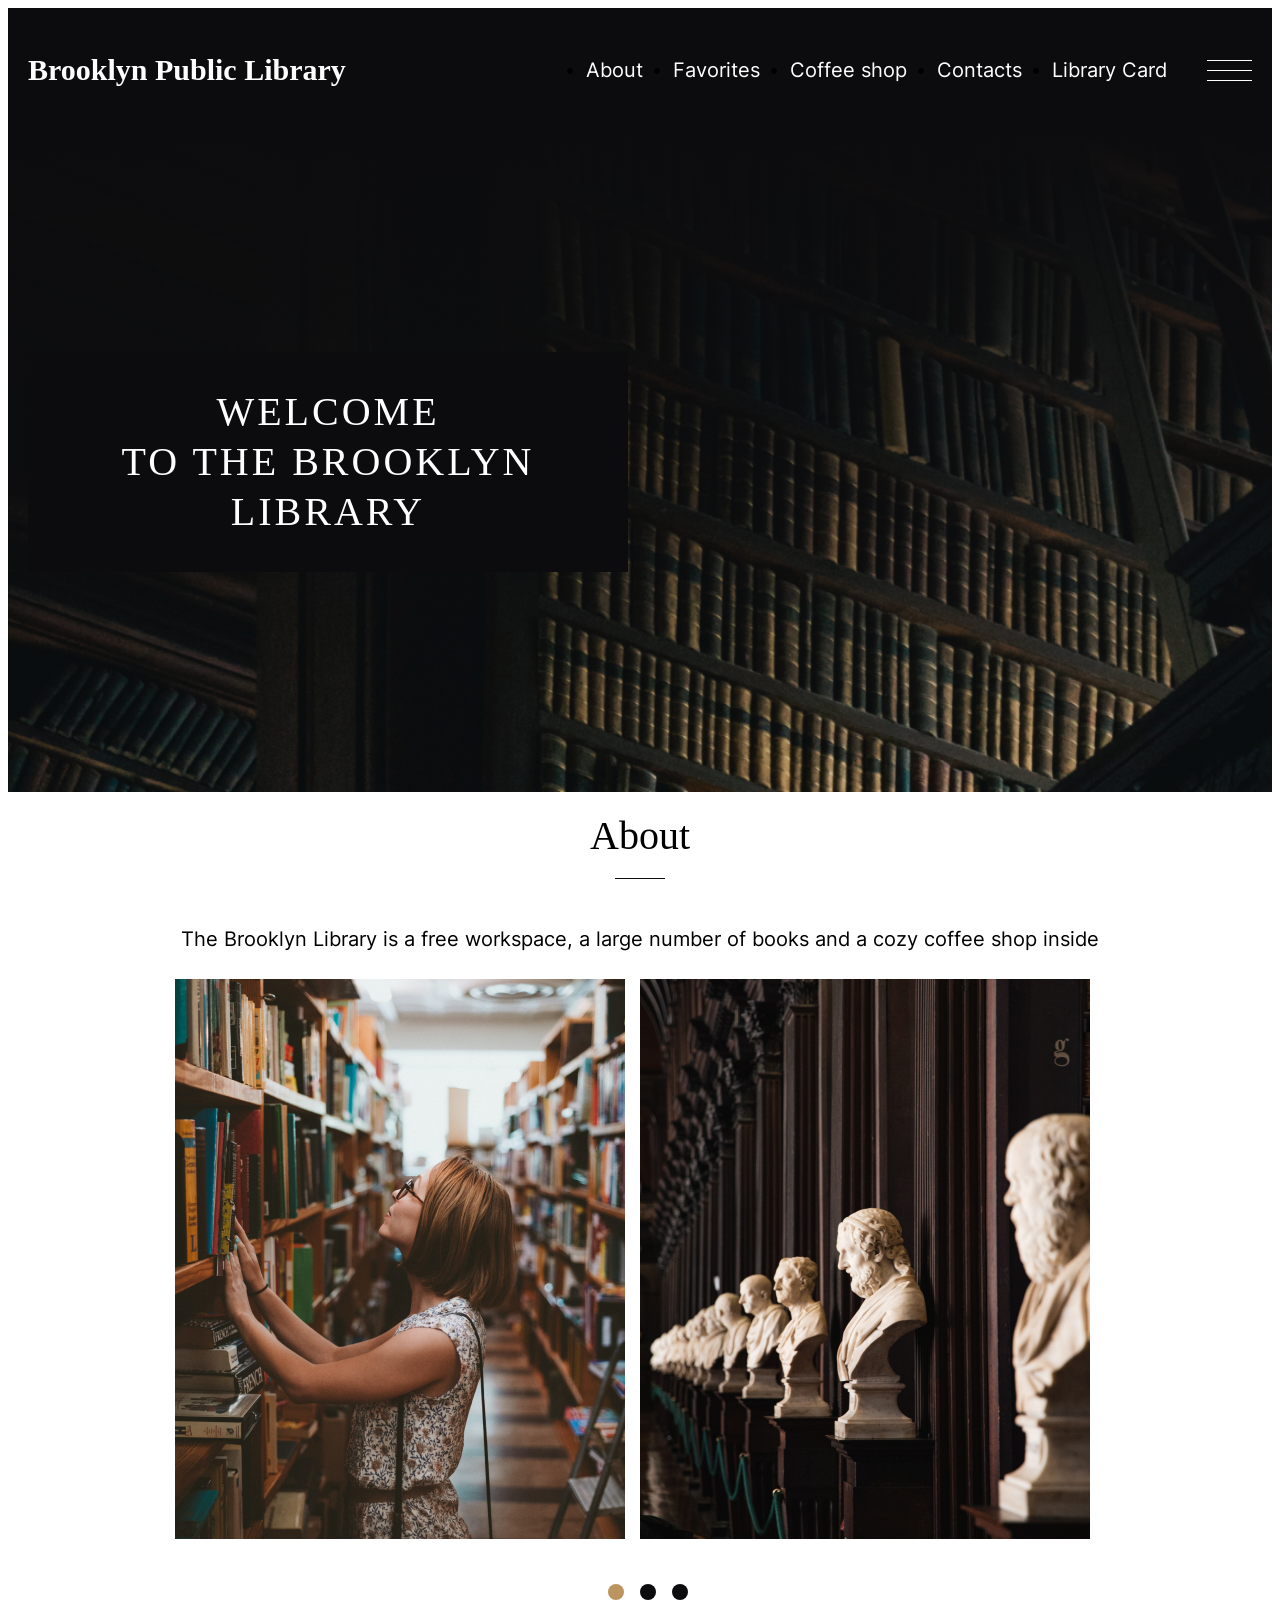
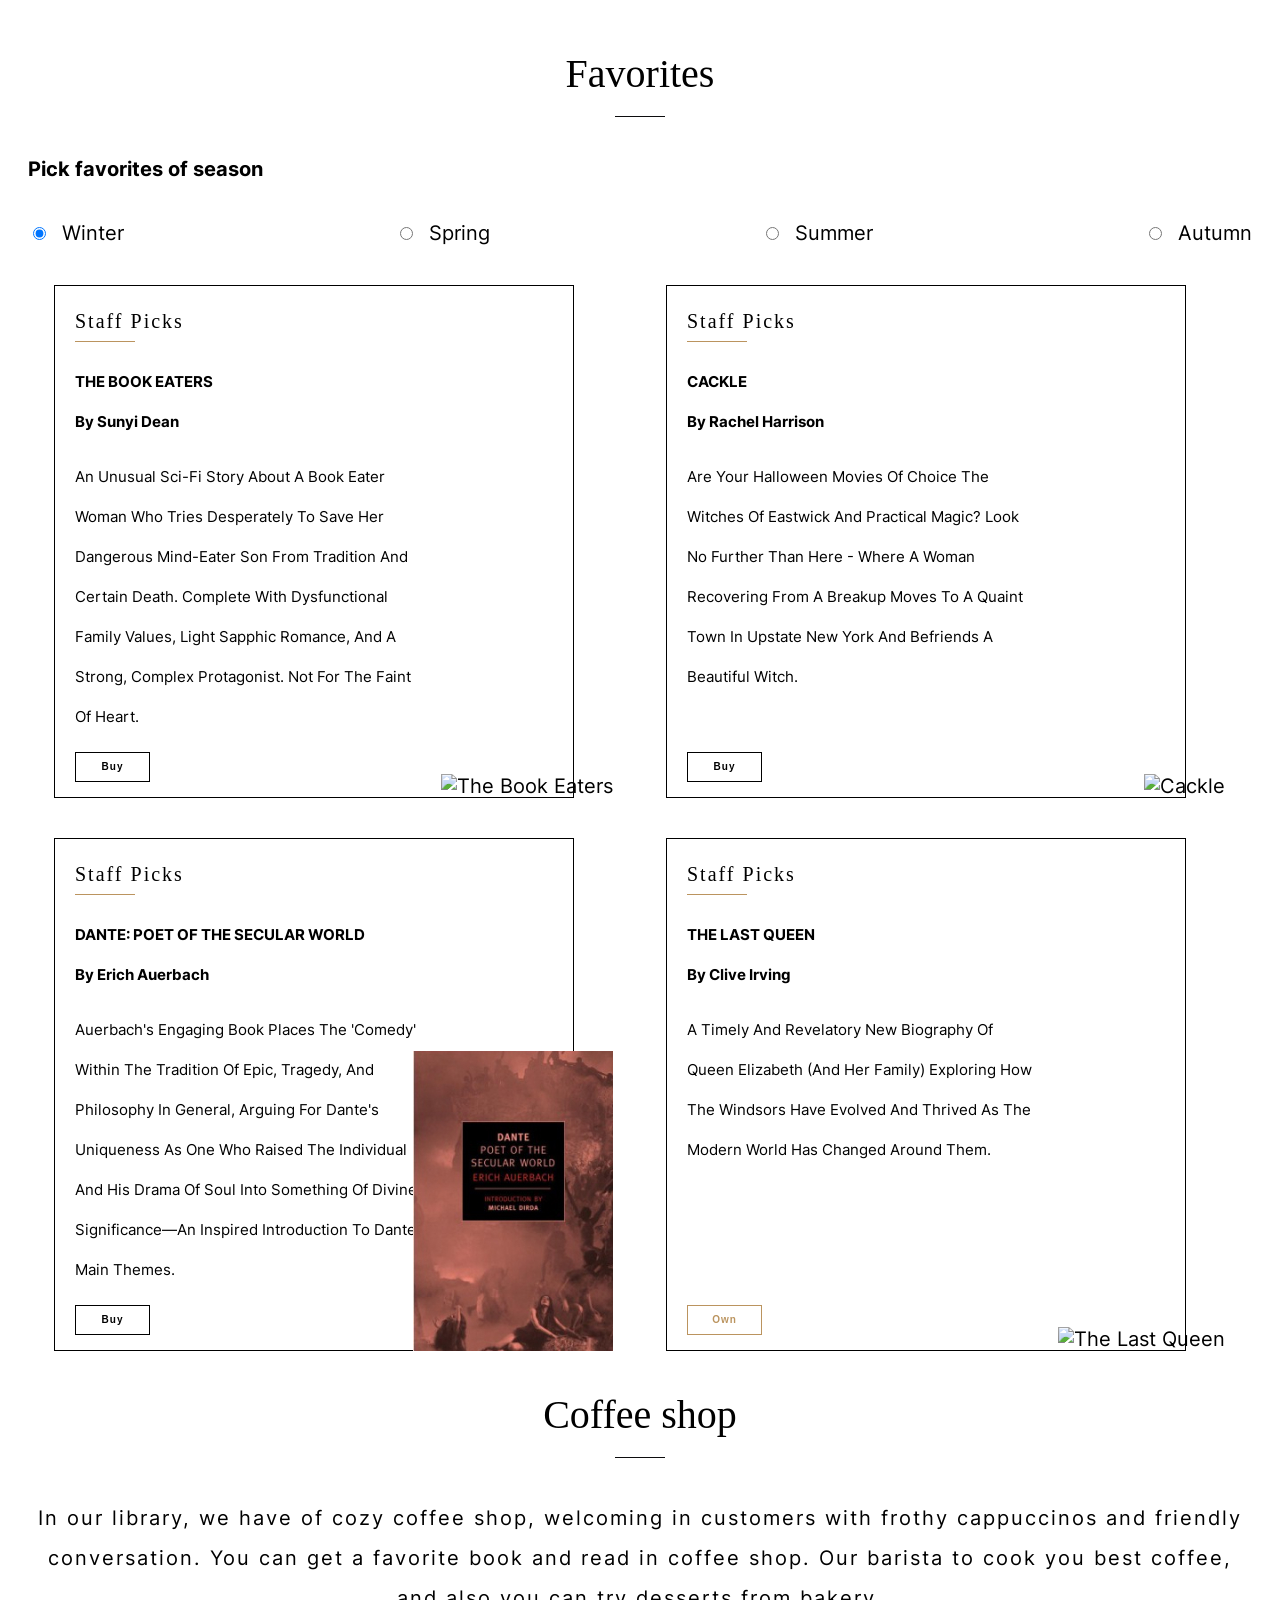
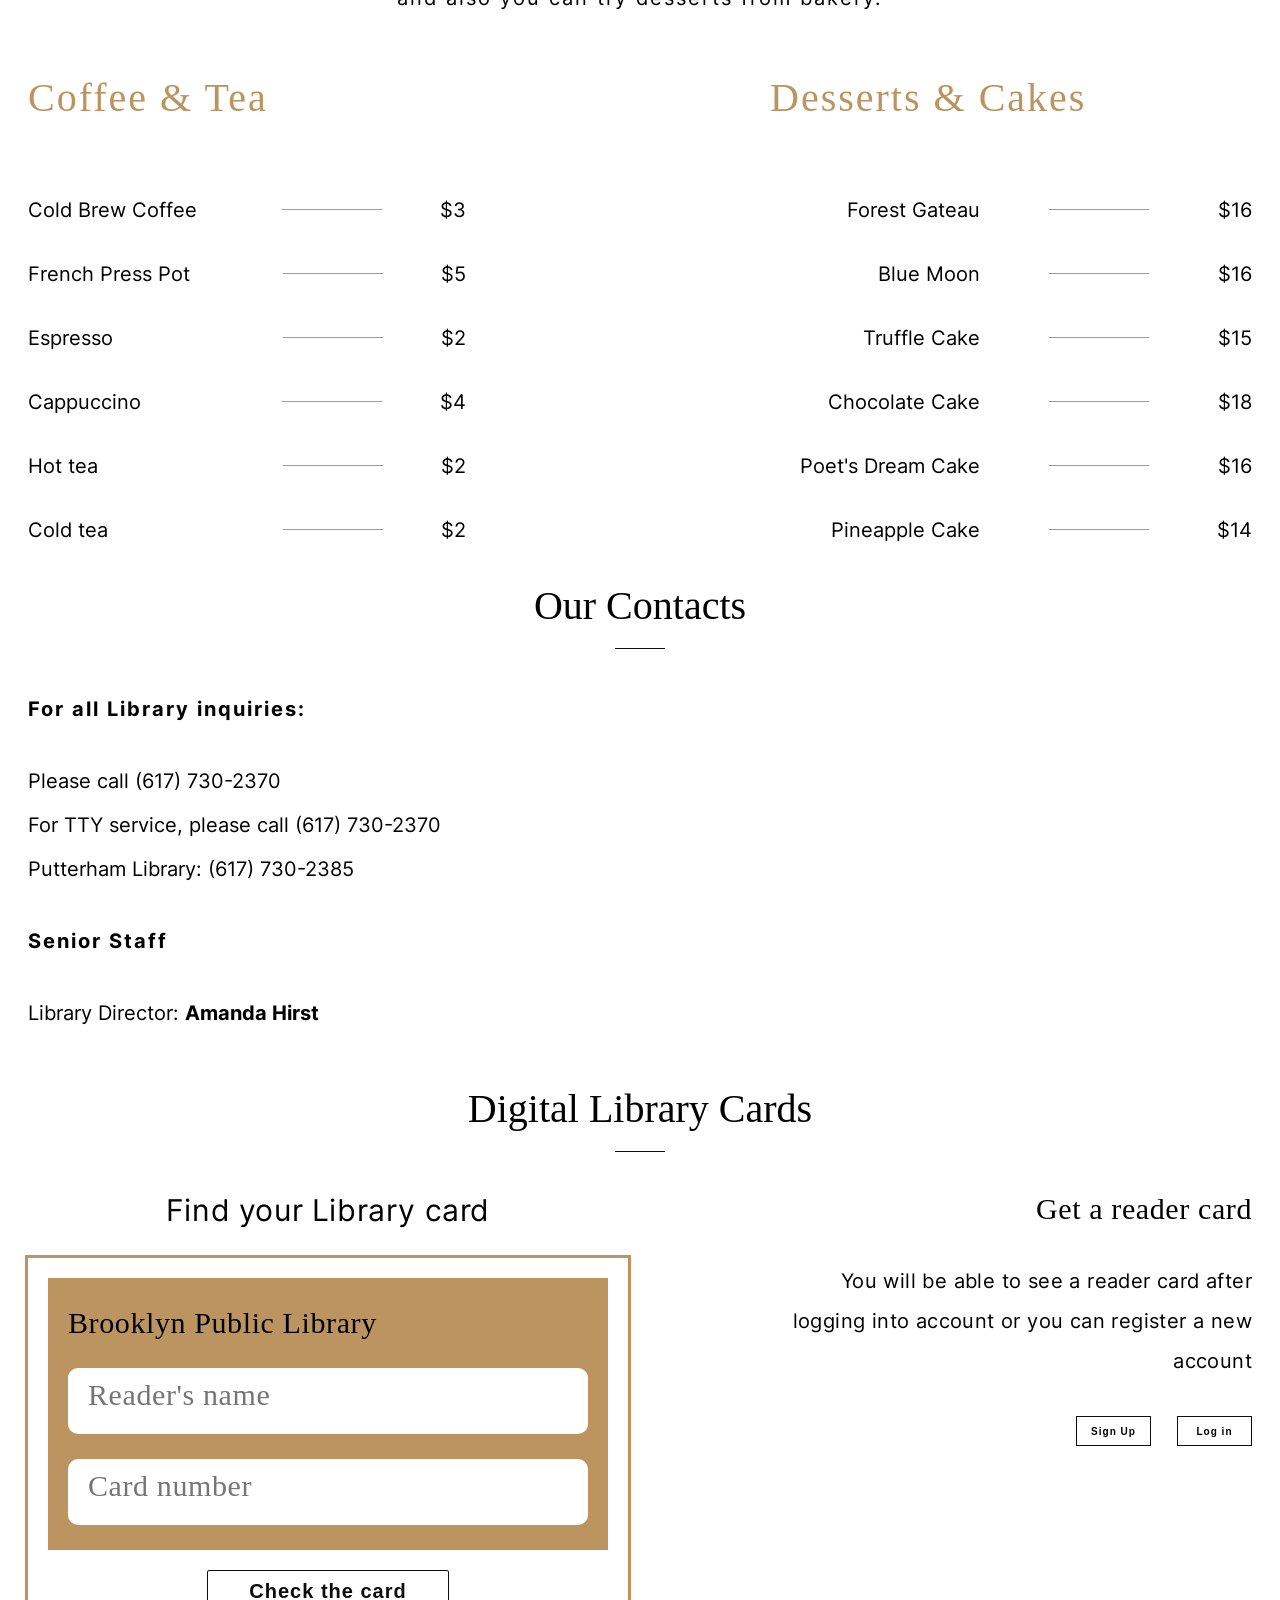
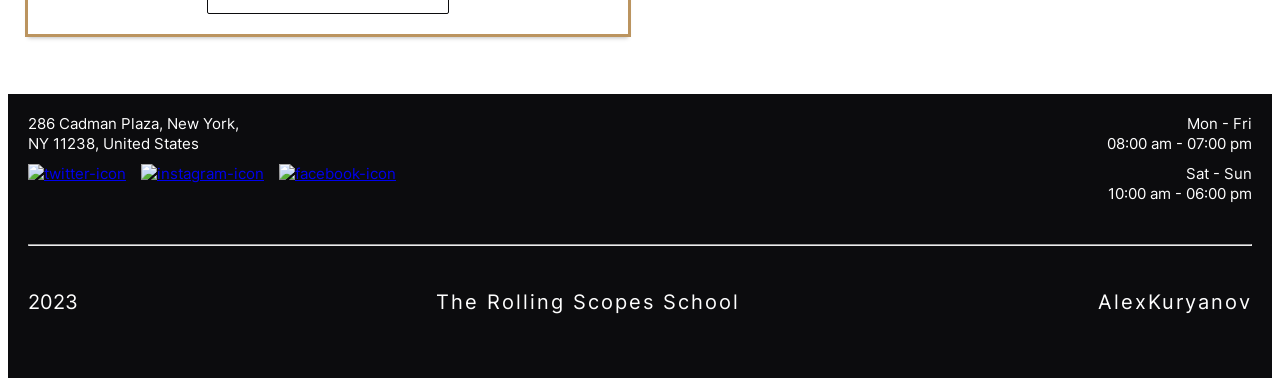
==== commit 2b6c6f6c: "feat: make adaptive" ====
--- a/library/index.html
+++ b/library/index.html
@@ -34,6 +34,11 @@
         <a class="login" href="#">
           <img src="assets/images/icons/icon_profile.svg" alt="" />
         </a>
+        <div class="burger">
+          <span class="burger-line"></span>
+          <span class="burger-line"></span>
+          <span class="burger-line"></span>
+        </div>
       </nav>
     </header>
     <main class="page-content">
@@ -54,29 +59,33 @@
             and a cozy coffee shop inside
           </p>
           <div class="slider">
-            <div class="slide">
-              <img src="assets/images/content/slide1.jpg" alt="" />
-            </div>
-            <div class="slide">
-              <img src="assets/images/content/slide2.jpg" alt="" />
-            </div>
-            <div class="slide">
-              <img src="assets/images/content/slide3.jpg" alt="" />
-            </div>
-            <div class="slider-nav">
-              <input
-                class="slider-nav-button"
-                type="radio"
-                name="s"
-                id="s-1"
-                checked
-              />
-              <input class="slider-nav-button" type="radio" name="s" id="s-2" />
-              <input class="slider-nav-button" type="radio" name="s" id="s-3" />
-              <label class="slider-nav-item s-1" for="s-1"> </label>
-              <label class="slider-nav-item s-2" for="s-2"> </label>
-              <label class="slider-nav-item s-3" for="s-3"> </label>
-            </div>
+            <button class="slide-btn prev-slide-btn"></button>
+            <div class="slides">
+              <div class="slide">
+                <img src="assets/images/content/slide1.jpg" alt="" />
+              </div>
+              <div class="slide">
+                <img src="assets/images/content/slide2.jpg" alt="" />
+              </div>
+              <div class="slide">
+                <img src="assets/images/content/slide3.jpg" alt="" />
+              </div>
+            </div>
+            <button class="slide-btn next-slide-btn"></button>
+          </div>
+          <div class="slider-nav">
+            <input
+              class="slider-nav-button"
+              type="radio"
+              name="s"
+              id="s-1"
+              checked
+            />
+            <input class="slider-nav-button" type="radio" name="s" id="s-2" />
+            <input class="slider-nav-button" type="radio" name="s" id="s-3" />
+            <label class="slider-nav-item s-1" for="s-1"> </label>
+            <label class="slider-nav-item s-2" for="s-2"> </label>
+            <label class="slider-nav-item s-3" for="s-3"> </label>
           </div>
         </div>
       </section>
@@ -85,35 +94,43 @@
           <h2 class="section-title">Favorites</h2>
           <p class="favorites-intro">Pick favorites of season</p>
           <div class="buttons">
-            <input
-              class="btn favorites-btn"
-              type="radio"
-              name="season"
-              id="winter"
-              checked
-            />
-            <label class="label favorites-label" for="winter">Winter</label>
-            <input
-              class="btn favorites-btn"
-              type="radio"
-              name="season"
-              id="spring"
-            />
-            <label class="label favorites-label" for="spring">Spring</label>
-            <input
-              class="btn favorites-btn"
-              type="radio"
-              name="season"
-              id="summer"
-            />
-            <label class="label favorites-label" for="summer">Summer</label>
-            <input
-              class="btn favorites-btn"
-              type="radio"
-              name="season"
-              id="autumn"
-            />
-            <label class="label favorites-label" for="autumn">Autumn</label>
+            <label class="label favorites-label" for="winter"
+              ><input
+                class="btn favorites-btn"
+                type="radio"
+                name="season"
+                id="winter"
+                checked
+              />
+              Winter</label
+            >
+            <label class="label favorites-label" for="spring"
+              ><input
+                class="btn favorites-btn"
+                type="radio"
+                name="season"
+                id="spring"
+              />
+              Spring</label
+            >
+            <label class="label favorites-label" for="summer"
+              ><input
+                class="btn favorites-btn"
+                type="radio"
+                name="season"
+                id="summer"
+              />
+              Summer</label
+            >
+            <label class="label favorites-label" for="autumn"
+              ><input
+                class="btn favorites-btn"
+                type="radio"
+                name="season"
+                id="autumn"
+              />
+              Autumn</label
+            >
             <!-- <button
               class="btn favorites-btn"
               data-season="winter"
--- a/library/css/style.css
+++ b/library/css/style.css
@@ -19,10 +19,10 @@
 }
 
 .container {
-  max-width: 1440px;
+  max-width: 1400px;
   margin: 0 auto;
   padding: 20px;
-  box-sizing: border-box;
+  /* box-sizing: border-box; */
 }
 
 .visually-hidden:not(:focus):not(:active) {
@@ -38,6 +38,11 @@
   clip-path: inset(100%);
 }
 
+img {
+  max-width: 100%;
+  vertical-align: bottom;
+}
+
 .btn {
   transition: all 0.3s linear;
 }
@@ -97,9 +102,39 @@
   filter: blur(1px);
 }
 
+.burger {
+  /* display: none; */
+  width: 45px;
+  height: 20px;
+  position: relative;
+  cursor: pointer;
+}
+
+.burger-line {
+  display: block;
+  width: 45px;
+  height: 1px;
+  position: absolute;
+  background-color: var(--white);
+  transition: all 0.3s linear;
+}
+
+.burger-line:nth-child(2) {
+  top: 50%;
+  /* transform: translateY(-50%); */
+}
+
+.burger-line:last-child {
+  bottom: -1px;
+}
+
+.burger:hover .burger-line {
+  background-color: var(--basic-gold);
+}
+
 /*Welcome */
 .welcome {
-  padding-top: 220px;
+  padding-top: 200px;
   padding-bottom: 160px;
   background: linear-gradient(
       180deg,
@@ -157,12 +192,37 @@
   flex-wrap: wrap;
   justify-content: center;
   align-items: center;
-  column-gap: 15px;
   overflow-x: hidden;
+}
+
+.slide-btn {
+  display: none;
+  width: 13px;
+  height: 23px;
+  background-color: transparent;
+  border: none;
+  background-repeat: no-repeat;
+}
+
+.prev-slide-btn {
+  background: url(../assets/images/icons/arrow-prev.svg);
+}
+
+.next-slide-btn {
+  background: url(../assets/images/icons/arrow-next.svg);
+}
+
+.slides {
+  display: flex;
+  flex-wrap: wrap;
+  justify-content: center;
+  align-items: center;
+  gap: 15px;
 }
 
 .slider-nav {
   margin-top: 40px;
+  text-align: center;
 }
 
 .slider-nav-button {
@@ -206,6 +266,7 @@
   margin: 0;
   margin-bottom: 20px;
   text-align: center;
+  line-height: 40px;
 }
 
 /* Favorites */
@@ -216,30 +277,43 @@
 
 .buttons {
   margin-bottom: 40px;
-}
-
-.label {
-  padding-left: 20px;
-  margin-right: 90px;
+  display: flex;
+  flex-wrap: wrap;
+  justify-content: space-between;
+}
+
+.favorites-btn {
+  margin-right: 10px;
 }
 
 .favorites-btn:checked + .label {
   font-weight: 700;
 }
 
-.articles {
+/* .articles {
   display: grid;
   grid-template-columns: 1fr 1fr;
   grid-template-rows: auto;
-  gap: 40px 260px;
+  gap: 40px 220px;
+} */
+
+.articles {
+  display: flex;
+  flex-wrap: wrap;
+  justify-content: space-around;
+  row-gap: 40px;
 }
 
 .favorites-article {
+  max-width: 550px;
+  min-width: 520px;
+  margin-right: 40px;
   display: flex;
   flex-direction: column;
   position: relative;
   padding: 15px 20px;
   border: 1px solid var(--black);
+  box-sizing: border-box;
 }
 
 .favorites-article:nth-child(n + 5) {
@@ -613,3 +687,70 @@
 .school a:hover {
   color: var(--basic-gold);
 }
+
+/* Media queries */
+
+/* from 768px to 1024px */
+@media (max-width: 1024px) {
+  .container {
+    max-width: 728px;
+  }
+
+  .nav-list {
+    display: none;
+  }
+
+  .login {
+    margin-left: auto;
+    margin-right: 40px;
+  }
+
+  .slider {
+    gap: 0;
+  }
+
+  .slide-btn {
+    display: block;
+  }
+
+  .slides {
+    padding-inline: 45px;
+  }
+
+  .slide:nth-child(n + 2) {
+    display: none;
+  }
+
+  .articles {
+    grid-template-columns: 1fr;
+    justify-items: center;
+  }
+
+  .shop-menu {
+    flex-wrap: wrap;
+  }
+
+  .desserts {
+    text-align: right;
+    margin-left: auto;
+  }
+
+  .contacts {
+    padding-bottom: 40px;
+  }
+
+  .contacts-wrapper {
+    flex-wrap: wrap;
+    row-gap: 100px;
+  }
+
+  .cards-wrapper {
+    flex-wrap: wrap;
+    justify-content: center;
+    row-gap: 20px;
+  }
+
+  .cards-toget {
+    text-align: center;
+  }
+}
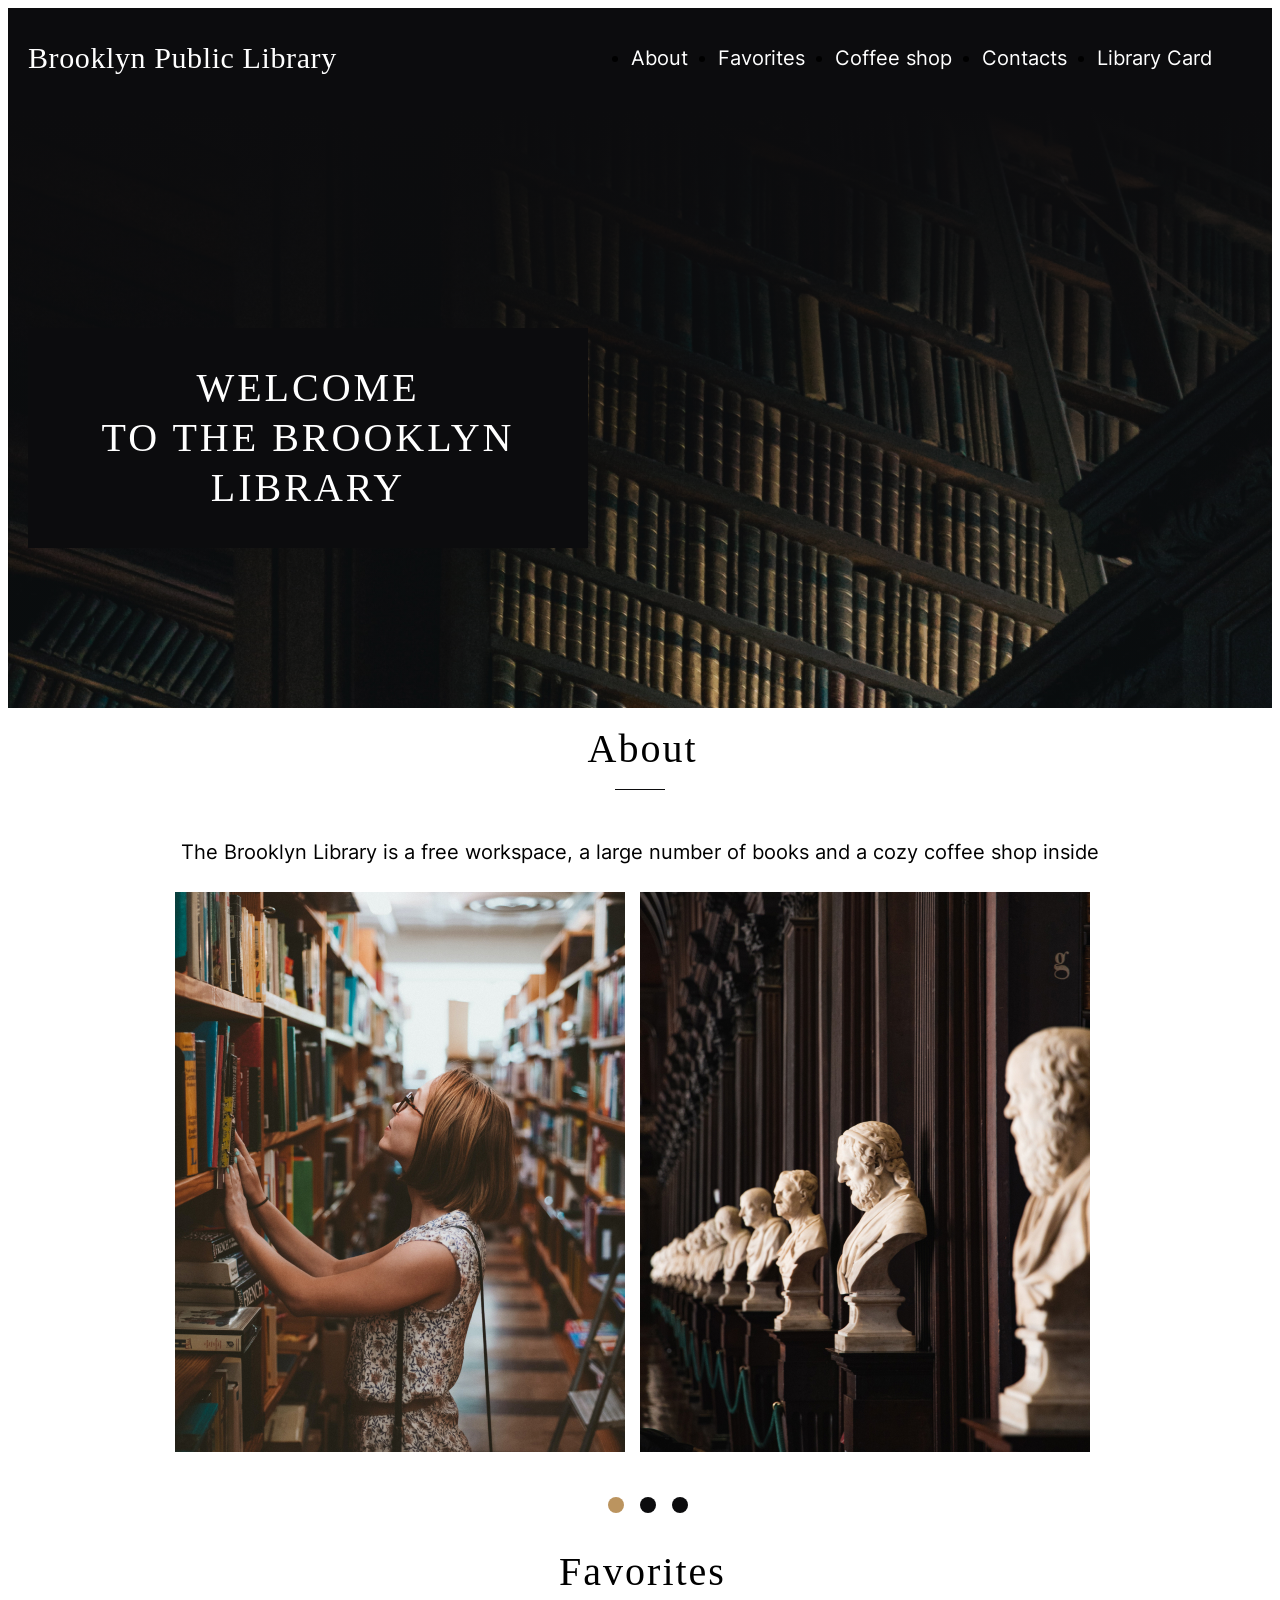
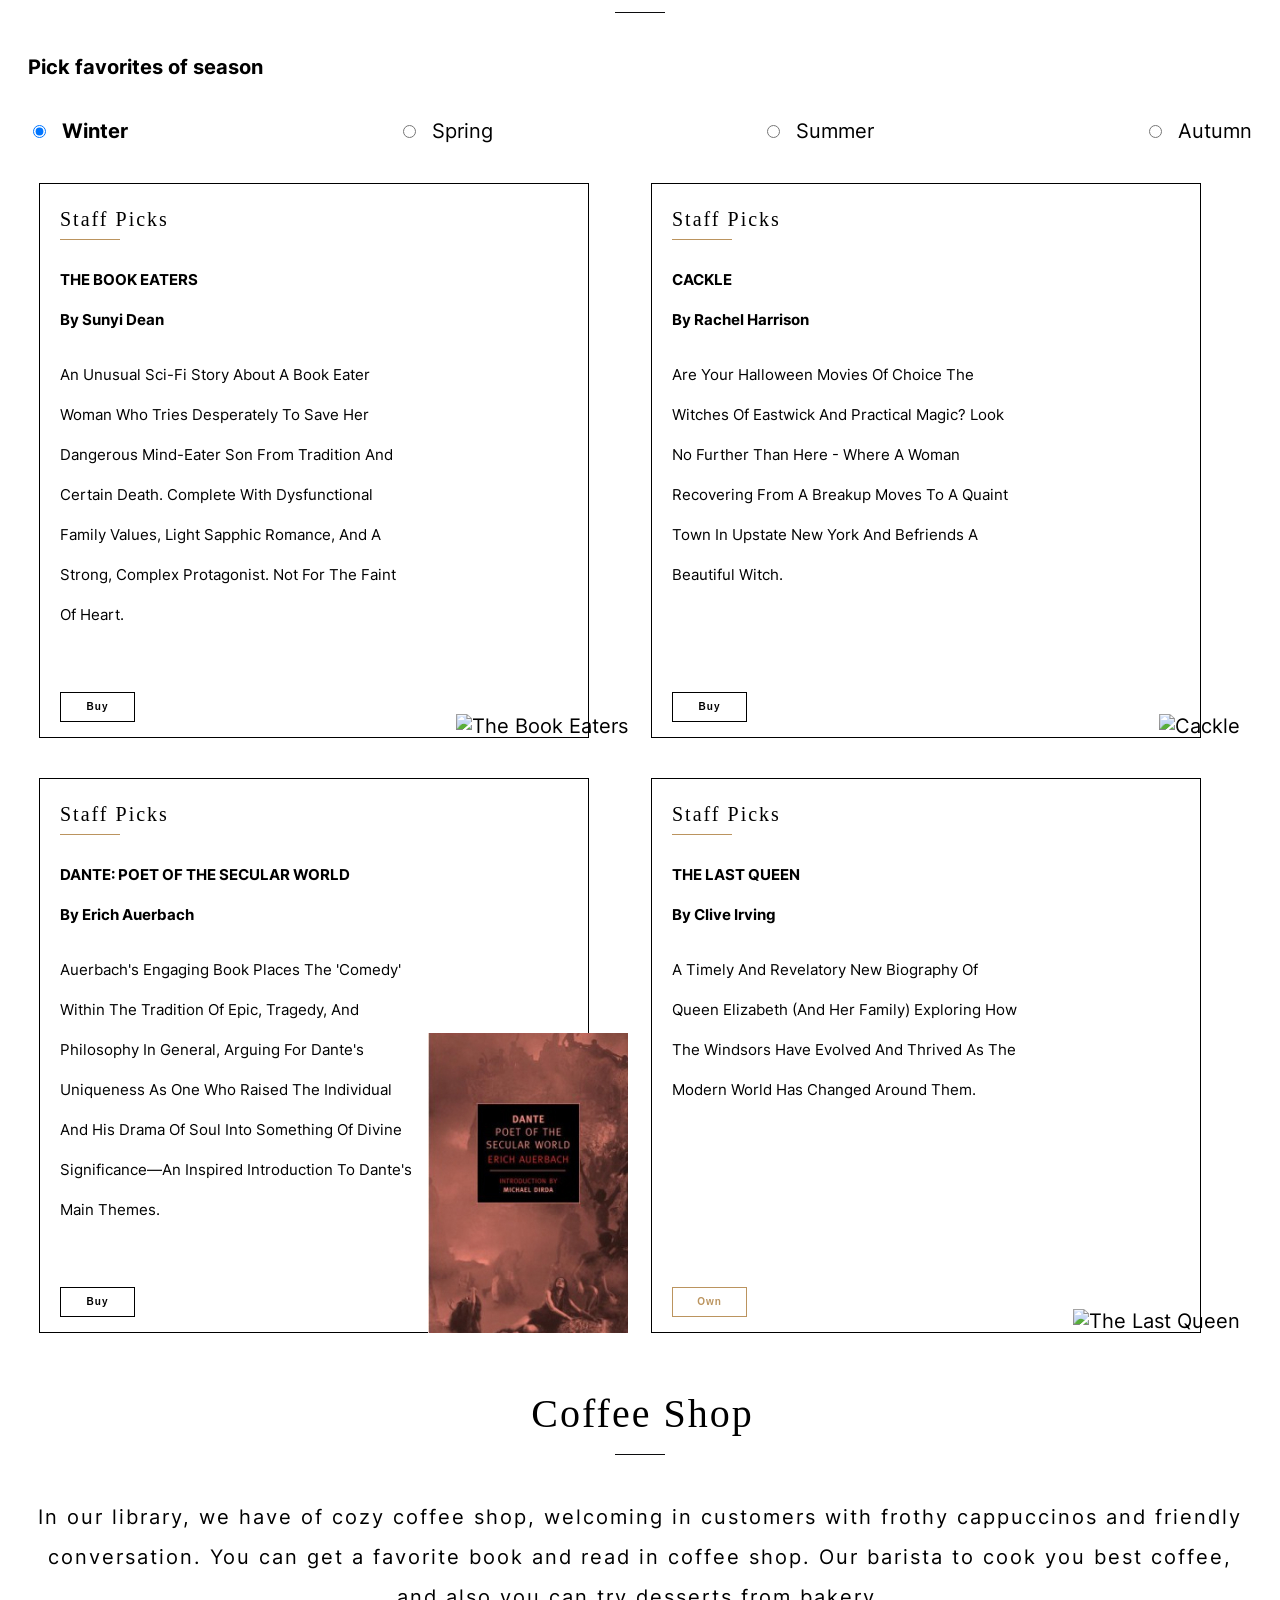
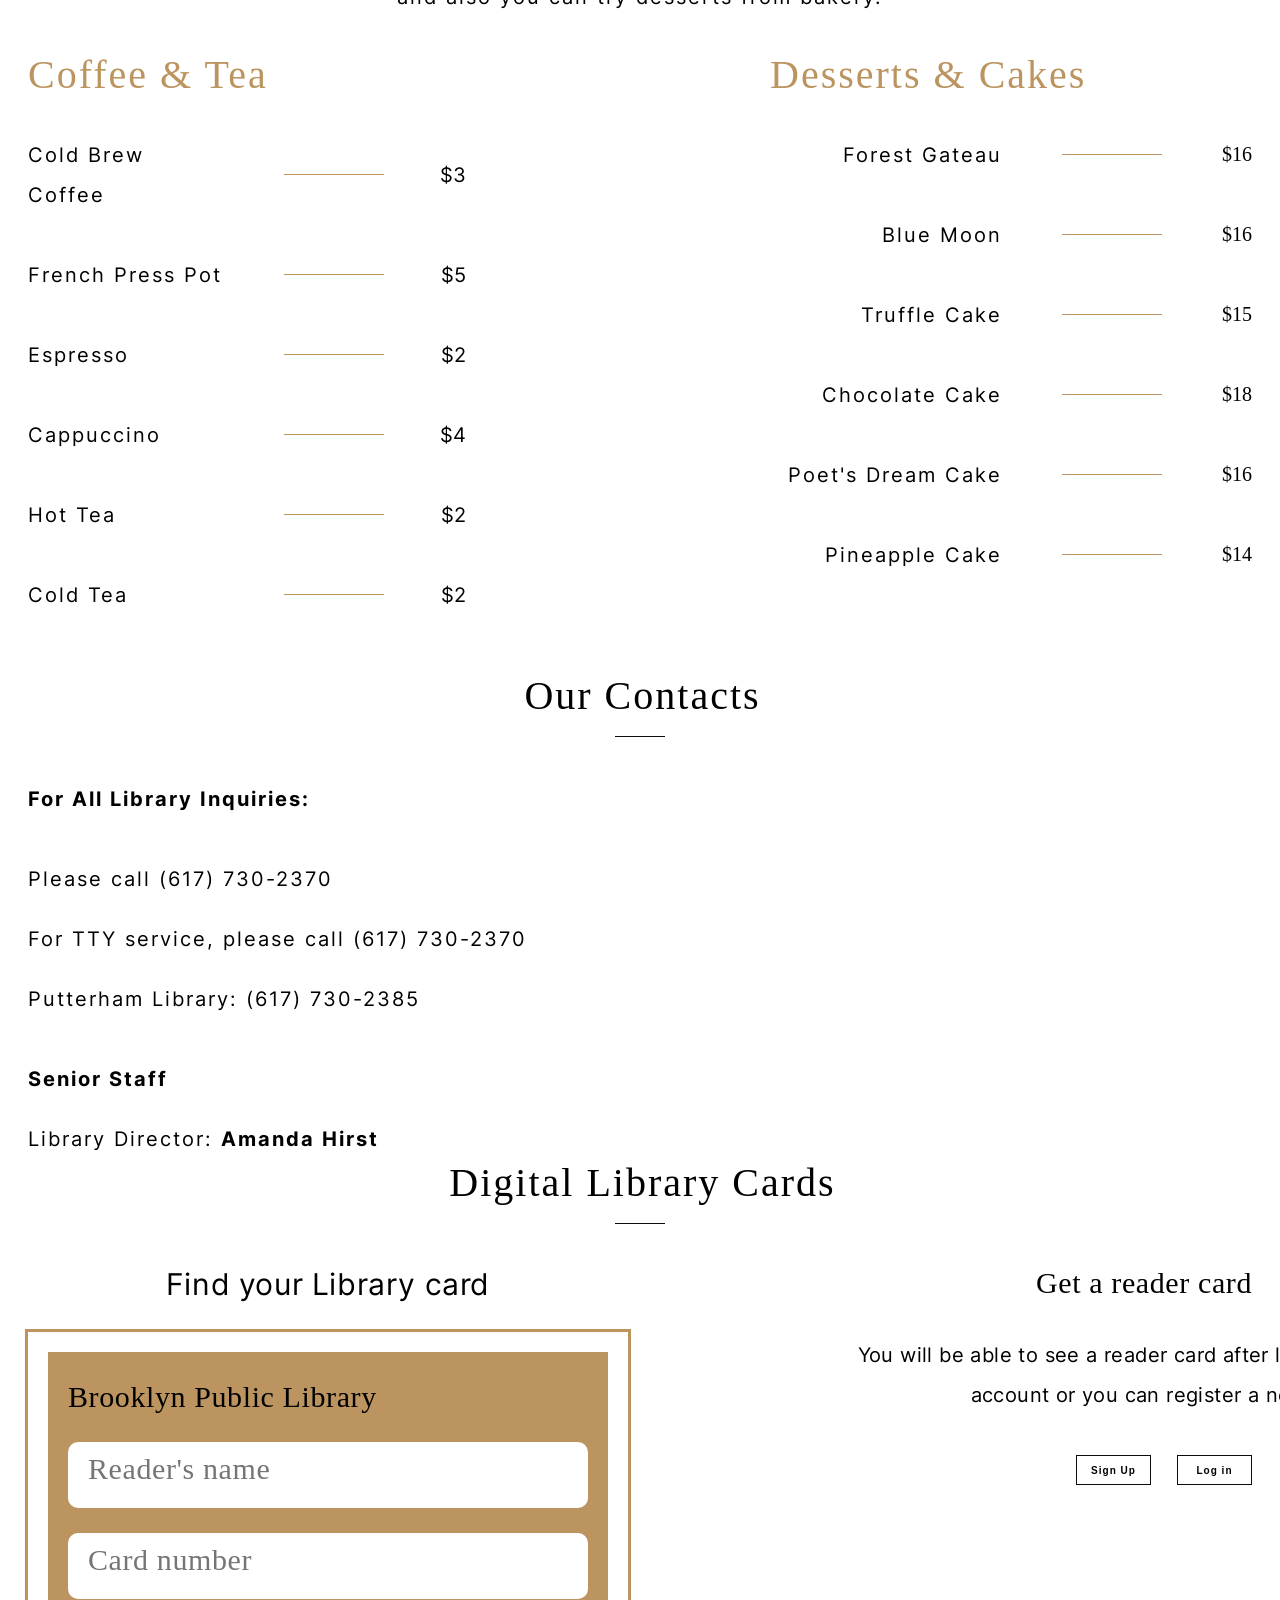
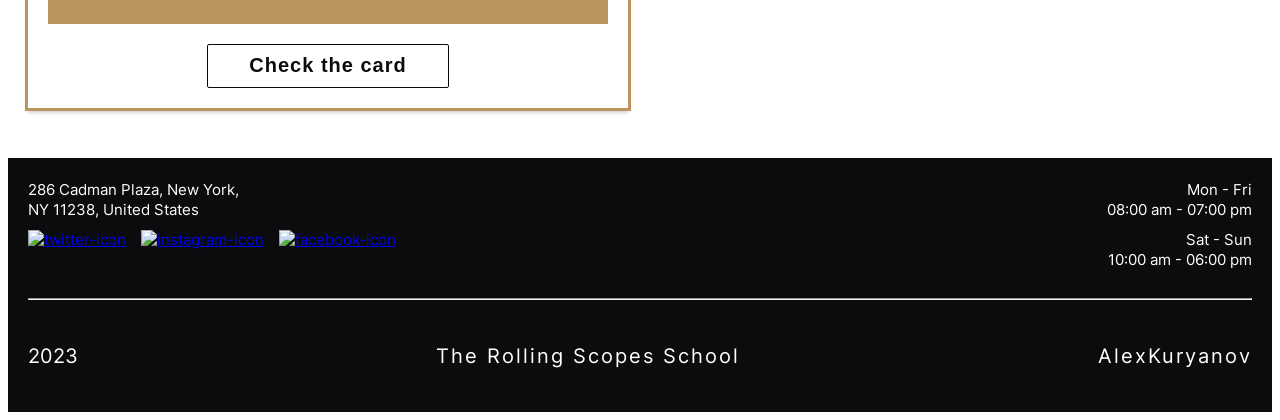
==== commit bc550128: "fix: fix sizes for pp" ====
--- a/library/index.html
+++ b/library/index.html
@@ -83,9 +83,13 @@
             />
             <input class="slider-nav-button" type="radio" name="s" id="s-2" />
             <input class="slider-nav-button" type="radio" name="s" id="s-3" />
+            <input class="slider-nav-button" type="radio" name="s" id="s-4" />
+            <input class="slider-nav-button" type="radio" name="s" id="s-5" />
             <label class="slider-nav-item s-1" for="s-1"> </label>
             <label class="slider-nav-item s-2" for="s-2"> </label>
             <label class="slider-nav-item s-3" for="s-3"> </label>
+            <label class="slider-nav-item s-4" for="s-4"> </label>
+            <label class="slider-nav-item s-5" for="s-5"> </label>
           </div>
         </div>
       </section>
@@ -94,43 +98,44 @@
           <h2 class="section-title">Favorites</h2>
           <p class="favorites-intro">Pick favorites of season</p>
           <div class="buttons">
-            <label class="label favorites-label" for="winter"
-              ><input
+            <p class="button-wrap">
+              <input
                 class="btn favorites-btn"
                 type="radio"
                 name="season"
                 id="winter"
                 checked
               />
-              Winter</label
-            >
-            <label class="label favorites-label" for="spring"
-              ><input
+              <label class="label favorites-label" for="winter">Winter</label>
+            </p>
+            <p class="button-wrap">
+              <input
                 class="btn favorites-btn"
                 type="radio"
                 name="season"
                 id="spring"
               />
-              Spring</label
-            >
-            <label class="label favorites-label" for="summer"
-              ><input
+              <label class="label favorites-label" for="spring"> Spring</label>
+            </p>
+            <p class="button-wrap">
+              <input
                 class="btn favorites-btn"
                 type="radio"
                 name="season"
                 id="summer"
               />
-              Summer</label
-            >
-            <label class="label favorites-label" for="autumn"
-              ><input
+              <label class="label favorites-label" for="summer"> Summer</label>
+            </p>
+            <p class="button-wrap">
+              <input
                 class="btn favorites-btn"
                 type="radio"
                 name="season"
                 id="autumn"
               />
-              Autumn</label
-            >
+              <label class="label favorites-label" for="autumn"> Autumn</label>
+            </p>
+
             <!-- <button
               class="btn favorites-btn"
               data-season="winter"
--- a/library/css/style.css
+++ b/library/css/style.css
@@ -21,7 +21,7 @@
 .container {
   max-width: 1400px;
   margin: 0 auto;
-  padding: 20px;
+  padding: 0 20px;
   /* box-sizing: border-box; */
 }
 
@@ -72,7 +72,10 @@
 
 .page-title {
   font-family: Forum, serif;
+  font-weight: 400;
   font-size: 30px;
+  line-height: 50px;
+  letter-spacing: 0.6px;
   color: var(--white);
 }
 
@@ -103,7 +106,7 @@
 }
 
 .burger {
-  /* display: none; */
+  display: none;
   width: 45px;
   height: 20px;
   position: relative;
@@ -121,7 +124,6 @@
 
 .burger-line:nth-child(2) {
   top: 50%;
-  /* transform: translateY(-50%); */
 }
 
 .burger-line:last-child {
@@ -134,8 +136,8 @@
 
 /*Welcome */
 .welcome {
-  padding-top: 200px;
-  padding-bottom: 160px;
+  padding-top: 220px;
+  padding-bottom: 120px;
   background: linear-gradient(
       180deg,
       #0c0c0e 0%,
@@ -152,10 +154,13 @@
   margin: 0;
   margin-bottom: 40px;
   padding-bottom: 20px;
+  padding-left: 5px;
   font-family: Forum, serif;
   font-weight: 400;
   font-size: 40px;
+  letter-spacing: 2px;
   text-align: center;
+  text-transform: capitalize;
   position: relative;
 }
 
@@ -166,7 +171,7 @@
   height: 1px;
   position: absolute;
   left: 50%;
-  bottom: 0;
+  bottom: 2px;
   background-color: var(--basic-black);
   transform: translateX(-50%);
 }
@@ -177,7 +182,7 @@
   align-items: center;
   width: 520px;
   height: 150px;
-  padding: 35px 40px;
+  padding: 35px 20px;
   background-color: var(--basic-black);
   color: var(--white);
   line-height: 50px; /* 125% */
@@ -202,6 +207,7 @@
   background-color: transparent;
   border: none;
   background-repeat: no-repeat;
+  cursor: pointer;
 }
 
 .prev-slide-btn {
@@ -249,6 +255,10 @@
   border-radius: 50%;
 }
 
+.slider-nav-item:nth-child(n + 9) {
+  display: none;
+}
+
 #s-1:checked ~ .s-1::before {
   background-color: var(--basic-gold);
 }
@@ -261,7 +271,20 @@
   background-color: var(--basic-gold);
 }
 
+#s-4:checked ~ .s-4::before {
+  background-color: var(--basic-gold);
+}
+
+#s-5:checked ~ .s-5::before {
+  background-color: var(--basic-gold);
+}
+
 /* About */
+.about {
+  padding-top: 17px;
+  padding-bottom: 25px;
+}
+
 .about-intro {
   margin: 0;
   margin-bottom: 20px;
@@ -270,6 +293,10 @@
 }
 
 /* Favorites */
+.favorites {
+  padding-bottom: 57px;
+}
+
 .favorites-intro {
   margin-bottom: 40px;
   font-weight: 700;
@@ -282,11 +309,16 @@
   justify-content: space-between;
 }
 
+.button-wrap {
+  display: inline-block;
+  margin: 0;
+}
+
 .favorites-btn {
   margin-right: 10px;
 }
 
-.favorites-btn:checked + .label {
+.favorites-btn:checked + .favorites-label {
   font-weight: 700;
 }
 
@@ -305,8 +337,8 @@
 }
 
 .favorites-article {
-  max-width: 550px;
-  min-width: 520px;
+  width: 550px;
+  height: 555px;
   margin-right: 40px;
   display: flex;
   flex-direction: column;
@@ -388,7 +420,12 @@
 }
 
 /* Shop */
+.shop {
+  padding-bottom: 57px;
+}
+
 .shop-intro {
+  margin-bottom: 38px;
   font-size: 20px;
   line-height: 40px;
   letter-spacing: 2px;
@@ -402,6 +439,7 @@
 }
 
 .menu-title {
+  margin: 0;
   font-family: Forum, serif;
   font-weight: 400;
   font-size: 40px;
@@ -430,7 +468,10 @@
 }
 
 .drink-name {
-  width: 196px;
+  width: 199px;
+  line-height: 40px;
+  letter-spacing: 2px;
+  text-transform: capitalize;
 }
 
 .line {
@@ -444,8 +485,15 @@
 }
 
 .dessert-name {
-  width: 210px;
+  width: 232px;
+  line-height: 40px;
+  letter-spacing: 2px;
+  text-transform: capitalize;
   text-align: right;
+}
+
+.dessert-price {
+  font-family: Forum, serif;
 }
 
 /* Contacts */
@@ -462,10 +510,19 @@
   font-size: 20px;
   line-height: 40px;
   letter-spacing: 2px;
+  text-transform: capitalize;
+}
+
+.contacts-phone,
+.contacts-person {
+  margin-bottom: 0;
+  line-height: 40px;
+  letter-spacing: 2px;
 }
 
 .contacts-dir-title {
   margin-top: 40px;
+  margin-bottom: 20px;
 }
 
 .contacts-link {
@@ -498,6 +555,7 @@
 
 .cards-search {
   width: 600px;
+  margin-bottom: 10px;
 }
 
 .search-title {
@@ -584,7 +642,8 @@
 }
 
 .toget-text {
-  margin-bottom: 35px;
+  width: 600px;
+  margin-bottom: 40px;
   font-size: 20px;
   line-height: 40px;
   letter-spacing: 0.4px;
@@ -610,6 +669,7 @@
 
 /* Footer */
 .page-footer {
+  padding-top: 22px;
   color: var(--white);
   background-color: var(--basic-black);
 }
@@ -617,7 +677,7 @@
 .footer-top {
   display: flex;
   justify-content: space-between;
-  padding-bottom: 30px;
+  padding-bottom: 18px;
   font-size: 15px;
   font-weight: 400;
   line-height: 20px;
@@ -705,6 +765,10 @@
     margin-right: 40px;
   }
 
+  .burger {
+    display: block;
+  }
+
   .slider {
     gap: 0;
   }
@@ -719,6 +783,10 @@
 
   .slide:nth-child(n + 2) {
     display: none;
+  }
+
+  .slider-nav-item:nth-child(n + 9) {
+    display: inline-block;
   }
 
   .articles {
@@ -728,6 +796,7 @@
 
   .shop-menu {
     flex-wrap: wrap;
+    row-gap: 40px;
   }
 
   .desserts {
@@ -736,7 +805,7 @@
   }
 
   .contacts {
-    padding-bottom: 40px;
+    padding-bottom: 55px;
   }
 
   .contacts-wrapper {
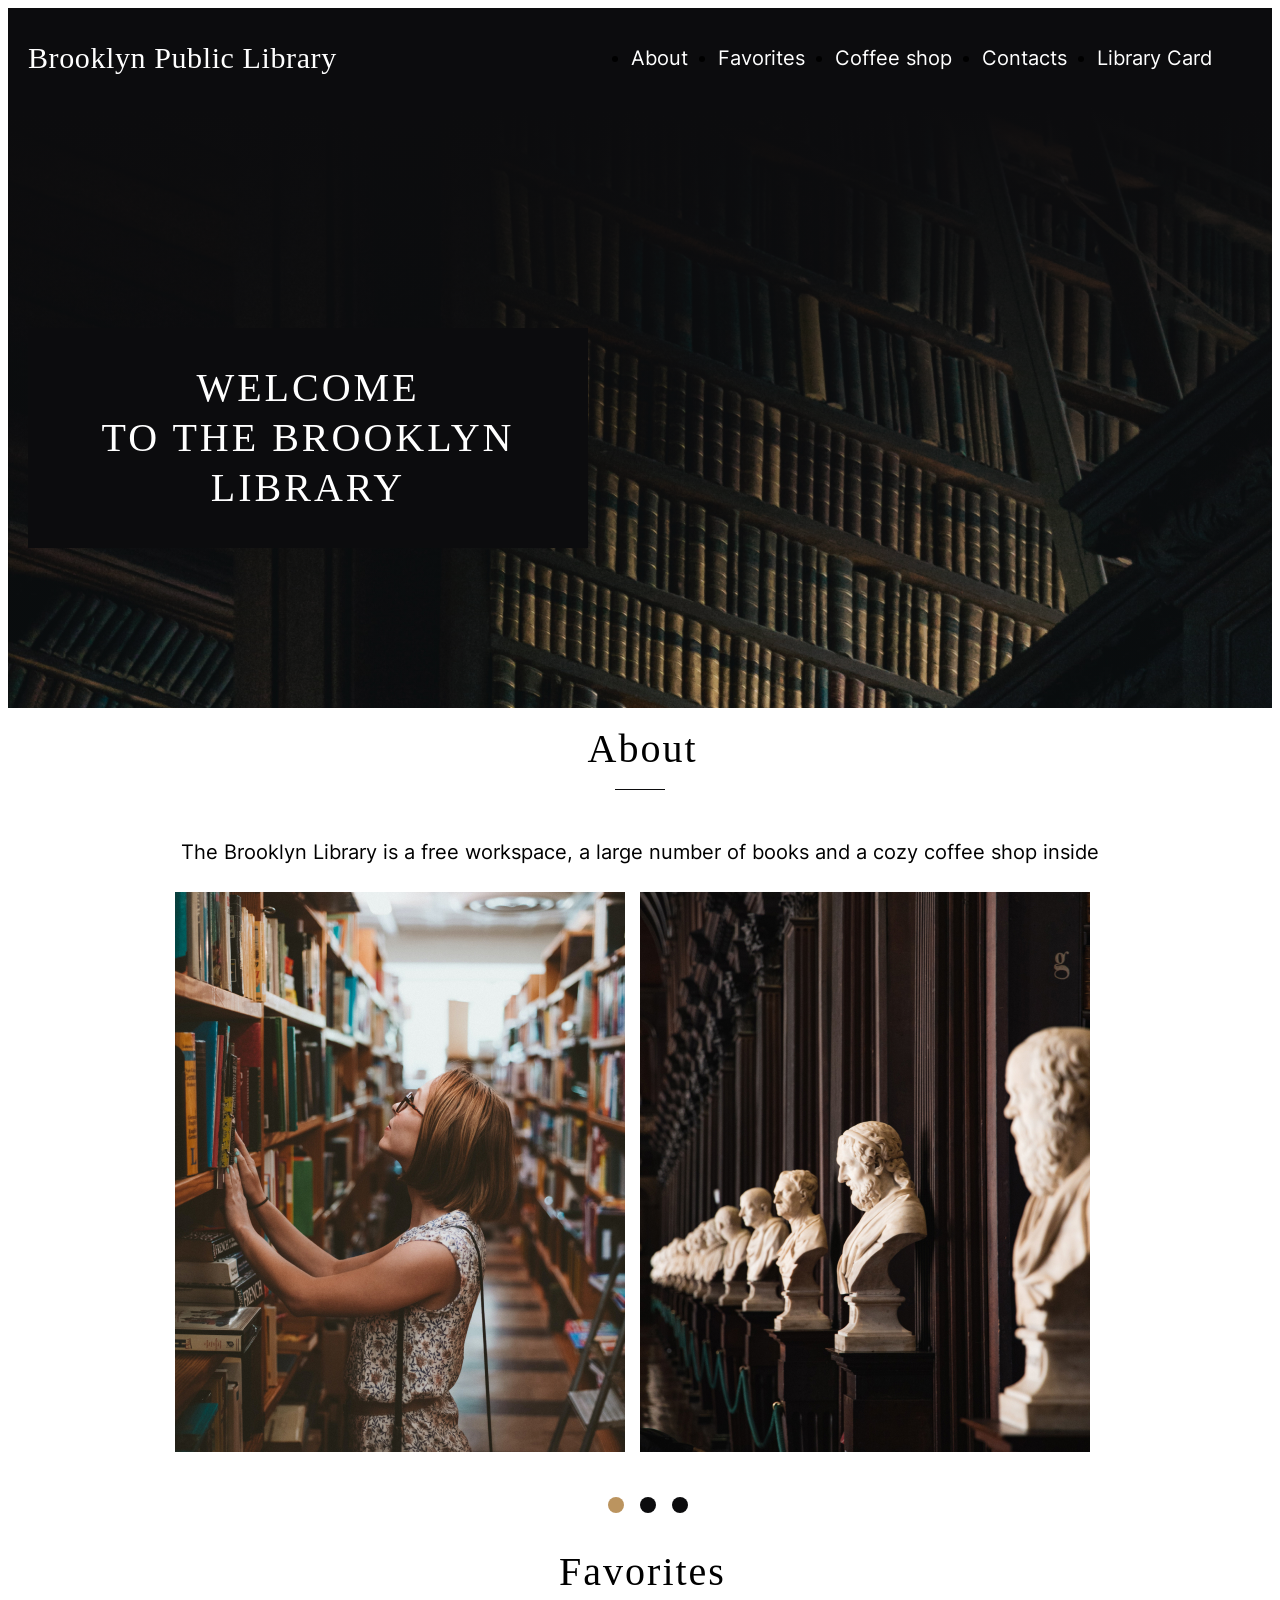
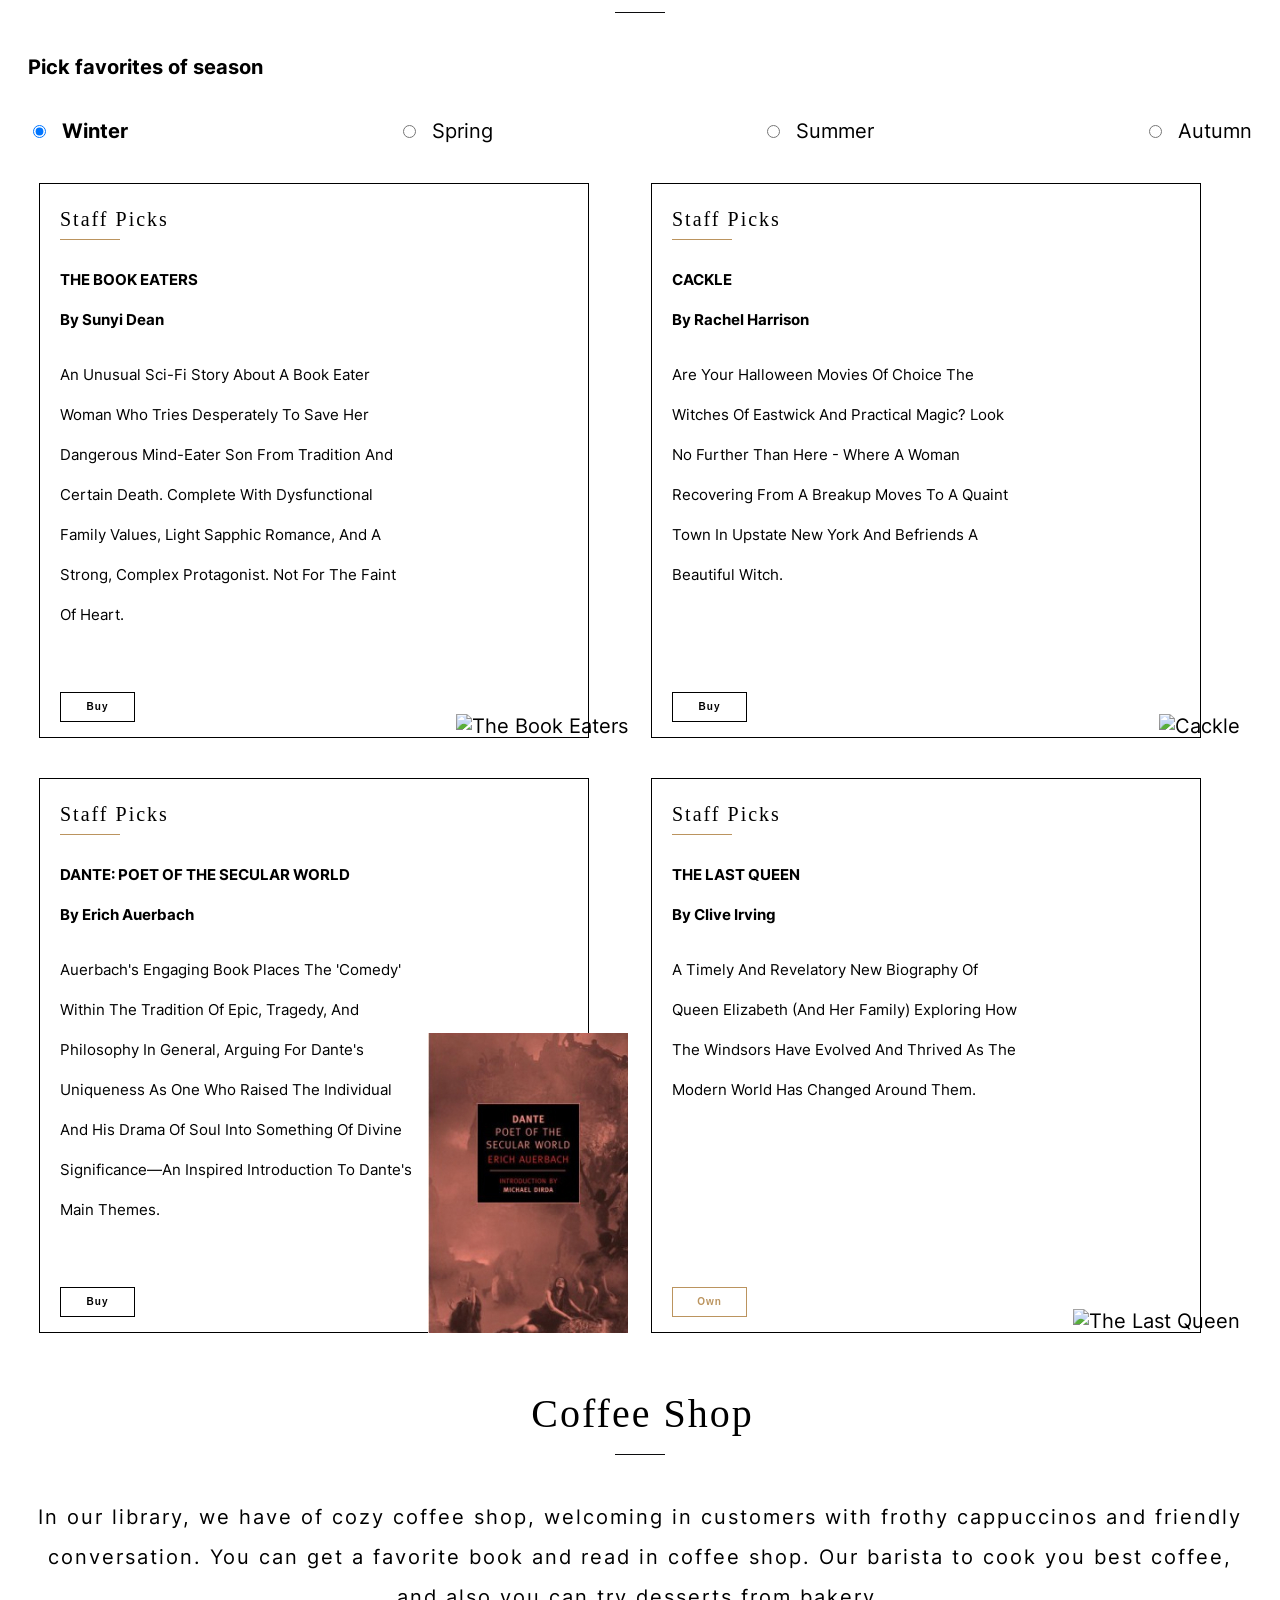
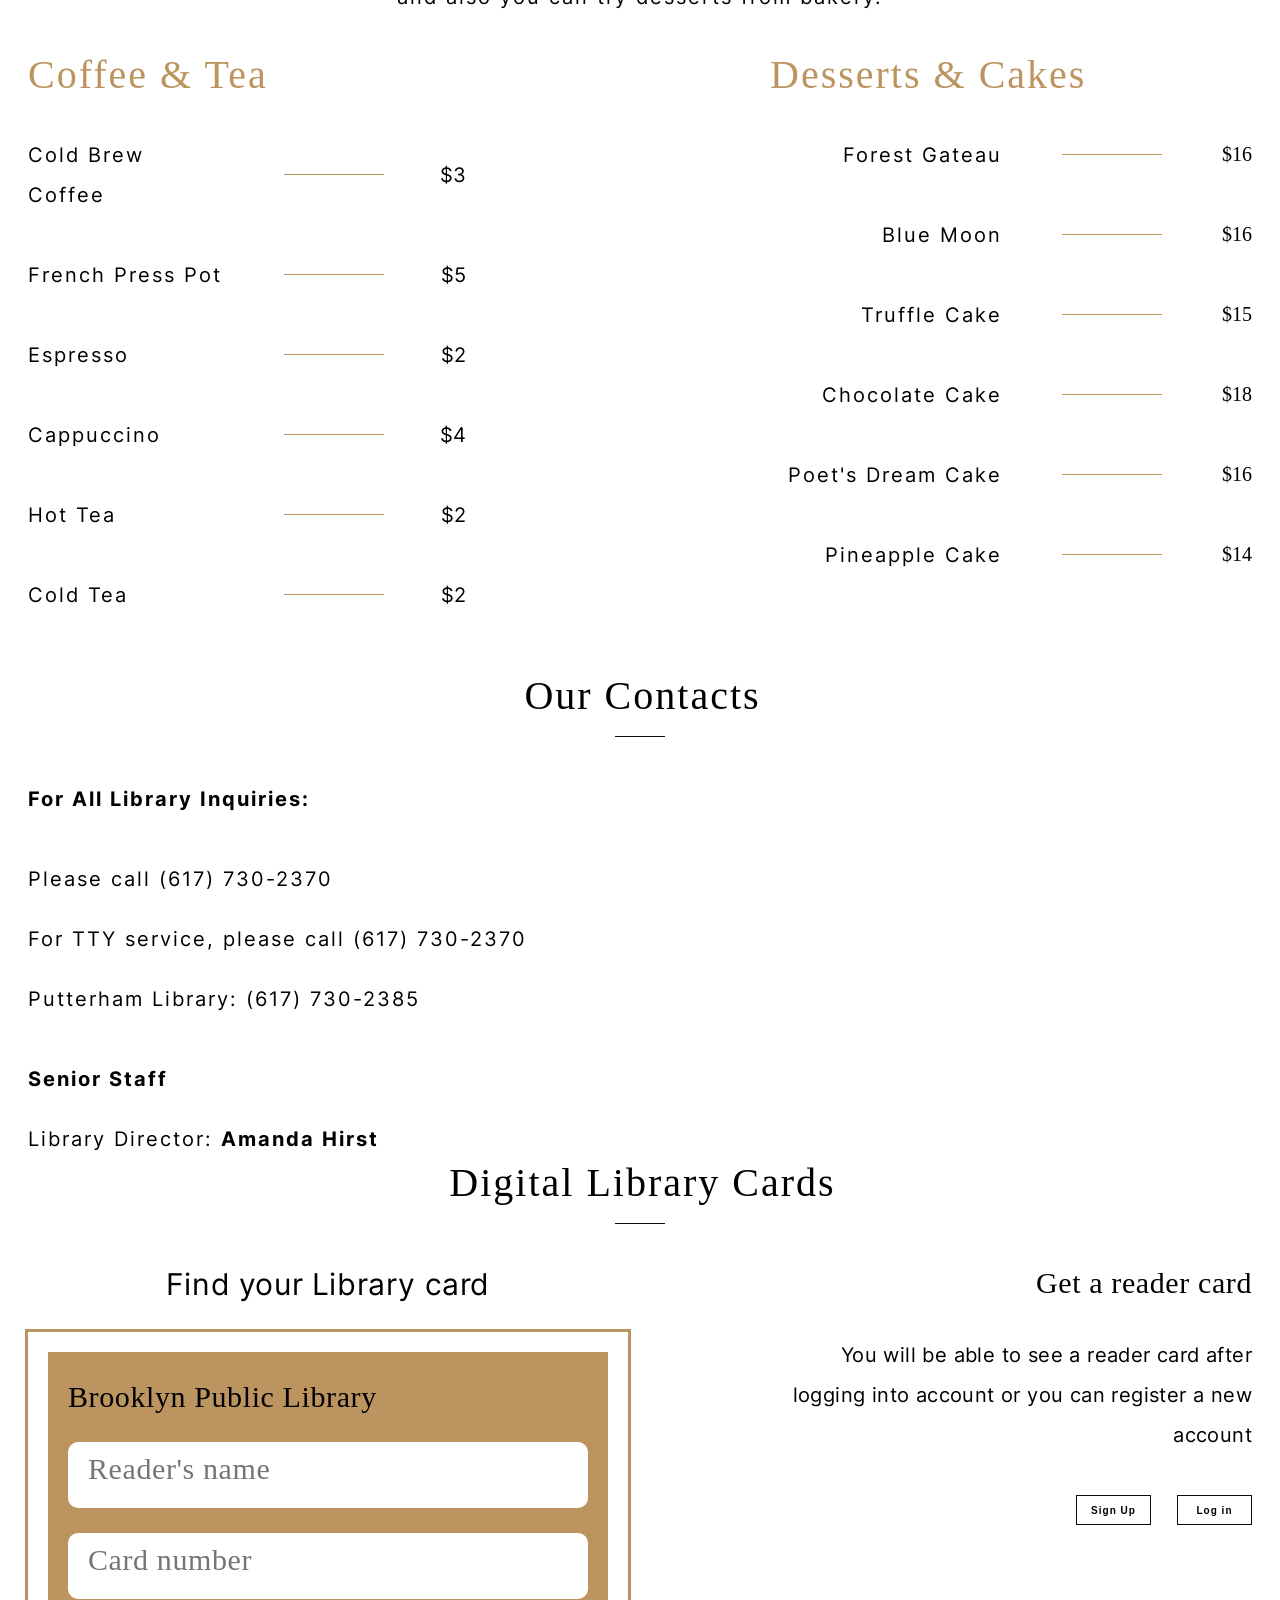
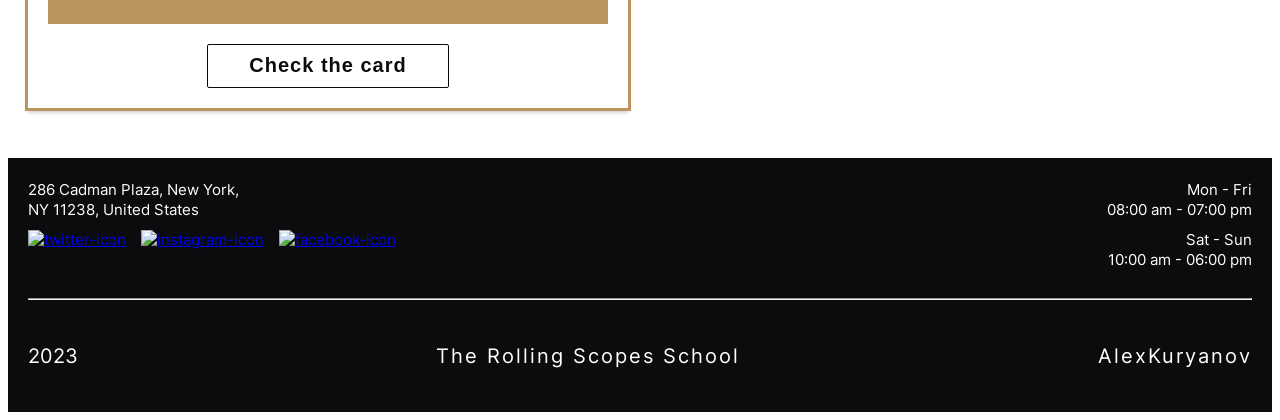
==== commit e7211d3f: "feat: add script for mobile-menu" ====
--- a/library/index.html
+++ b/library/index.html
@@ -651,5 +651,6 @@
         </div>
       </div>
     </footer>
+    <script type="module" src="js/main.js"></script>
   </body>
 </html>
--- a/library/css/style.css
+++ b/library/css/style.css
@@ -642,7 +642,7 @@
 }
 
 .toget-text {
-  width: 600px;
+  width: 460px;
   margin-bottom: 40px;
   font-size: 20px;
   line-height: 40px;
@@ -752,12 +752,36 @@
 
 /* from 768px to 1024px */
 @media (max-width: 1024px) {
+  .page {
+    overflow-x: hidden;
+  }
+
   .container {
     max-width: 728px;
   }
 
   .nav-list {
-    display: none;
+    flex-direction: column;
+    row-gap: 57px;
+    width: 332px;
+    height: 100%;
+    margin: 0;
+    padding: 0;
+    position: absolute;
+    top: 126px;
+    right: -350px;
+    background-color: var(--black);
+    z-index: 2;
+    transition: all 0.5s linear;
+  }
+
+  .nav-list.open {
+    right: -2px;
+    z-index: 2;
+  }
+
+  .nav-list.open .nav-item:last-child {
+    margin-right: 30px;
   }
 
   .login {
@@ -767,6 +791,18 @@
 
   .burger {
     display: block;
+  }
+
+  .burger.open .burger-line:nth-child(2) {
+    display: none;
+  }
+
+  .burger.open .burger-line:first-child {
+    transform: translate(-6px, 11px) rotate(45deg);
+  }
+
+  .burger.open .burger-line:last-child {
+    transform: translate(-6px, -9px) rotate(-45deg);
   }
 
   .slider {
@@ -822,4 +858,8 @@
   .cards-toget {
     text-align: center;
   }
-}
+
+  .toget-text {
+    width: 600px;
+  }
+}
